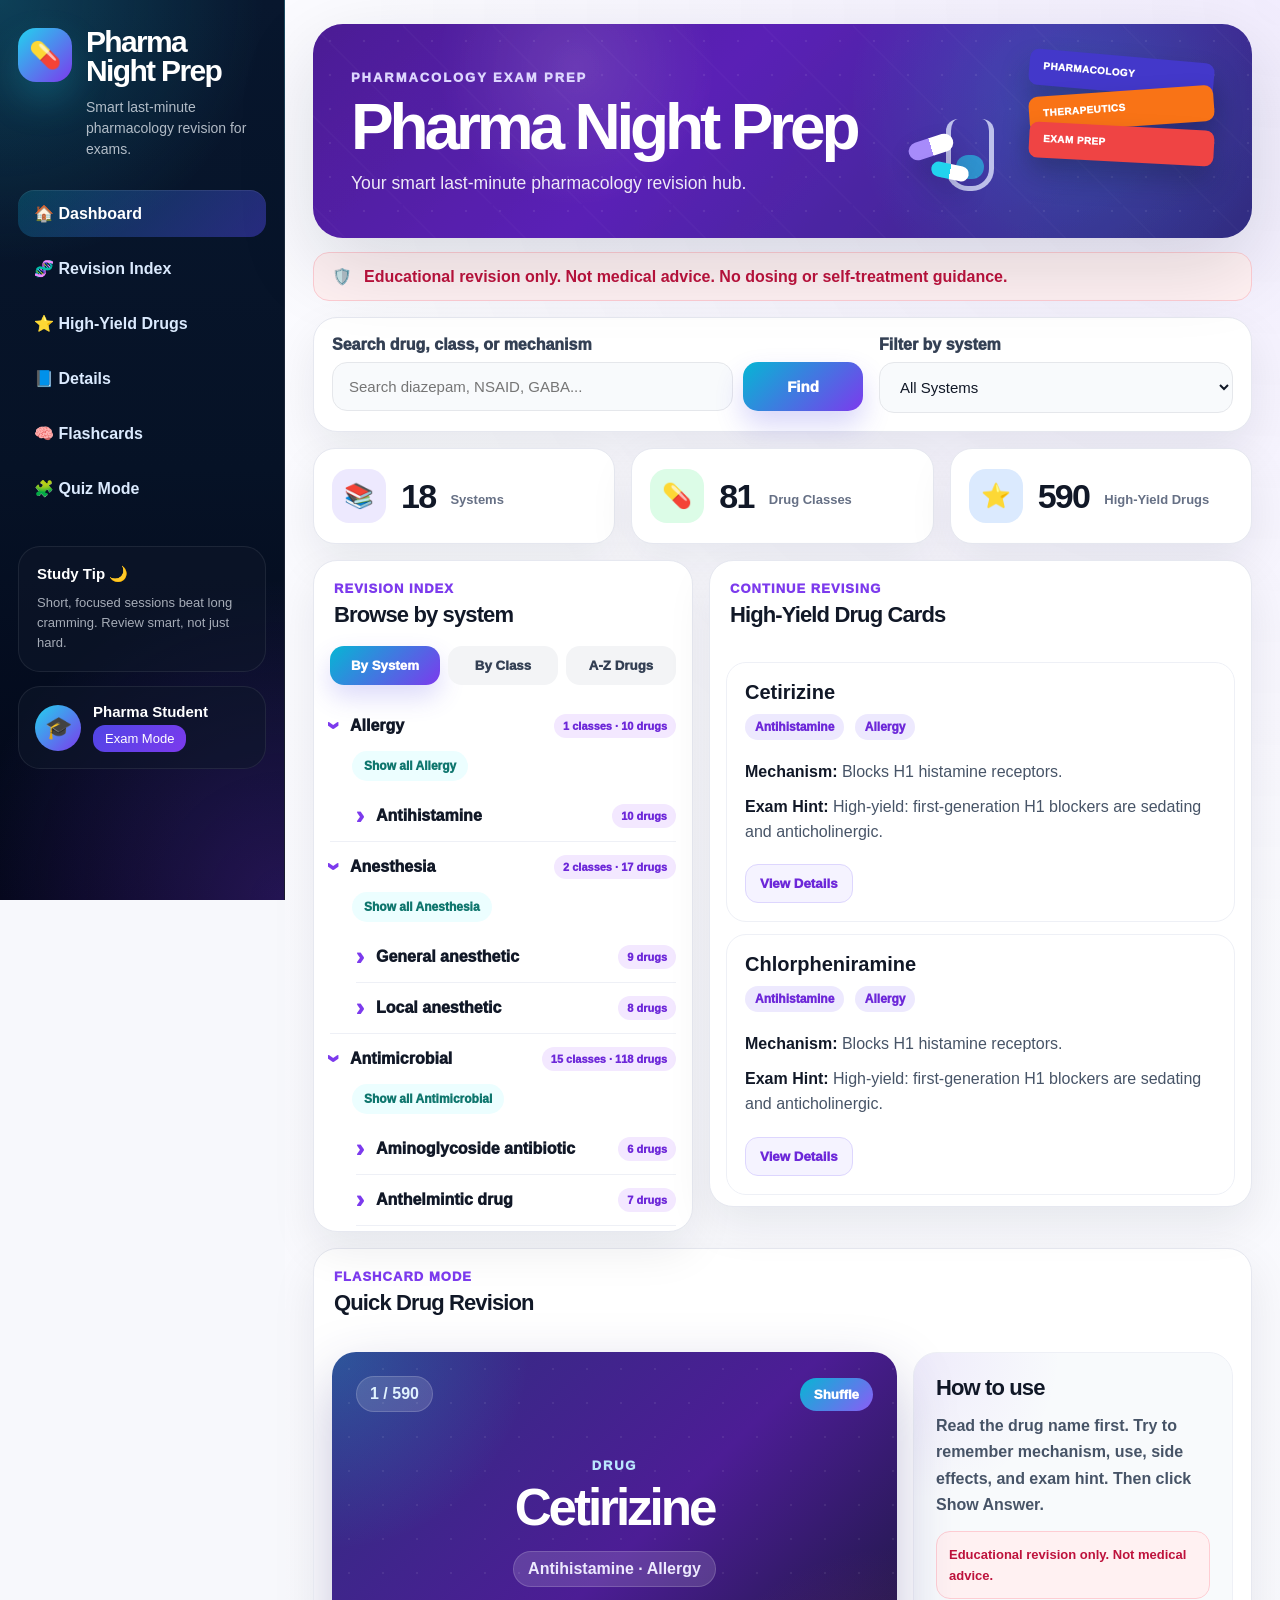
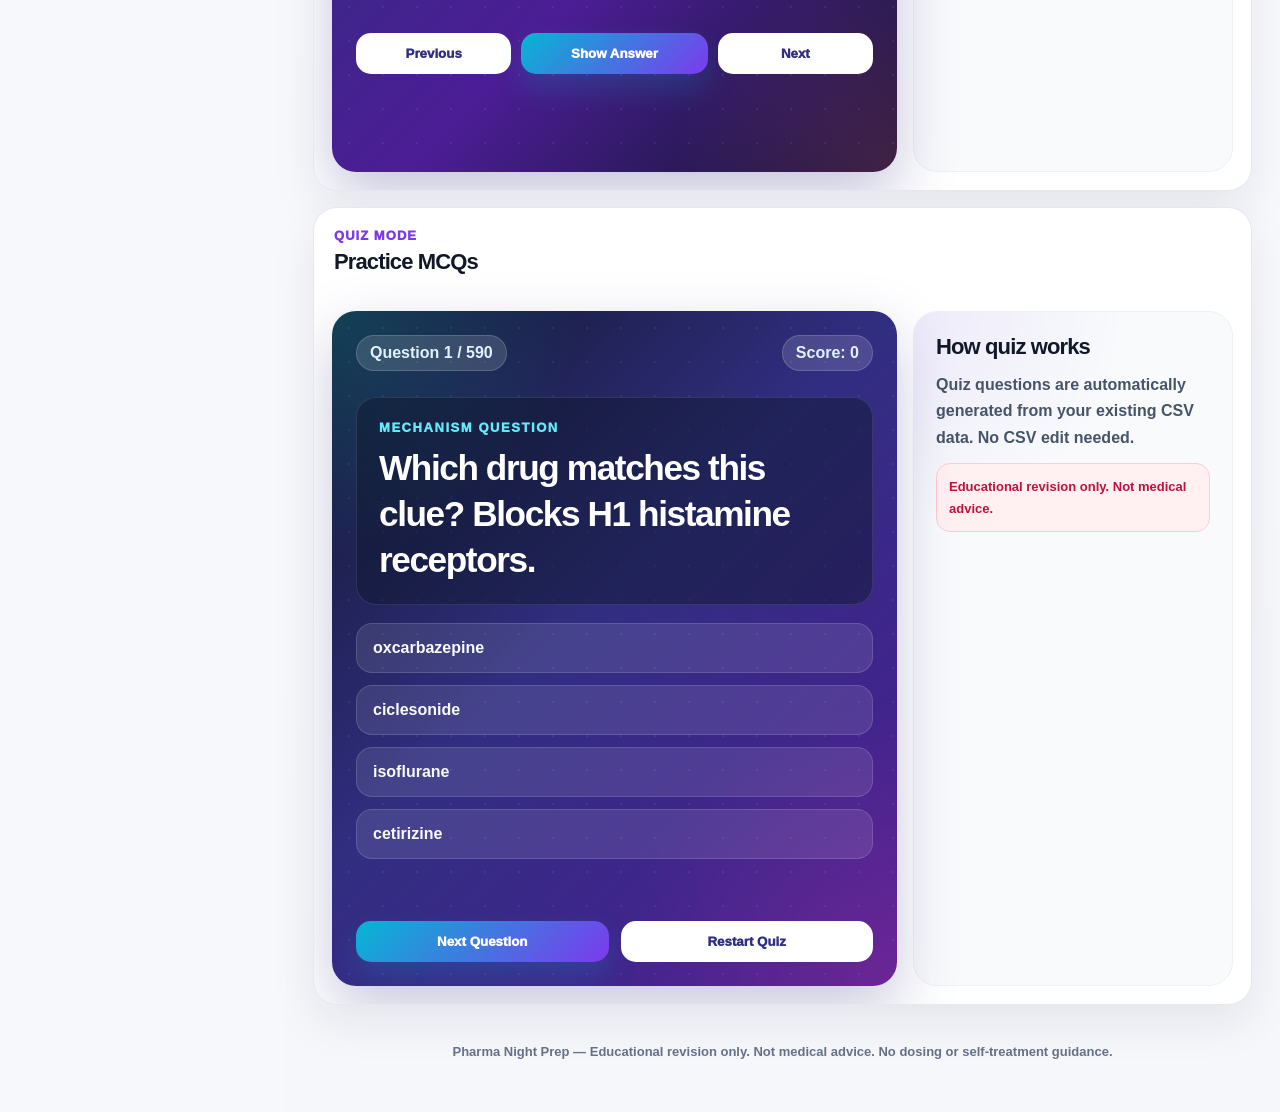
==== index.html @ 12ea0739 "Add files via upload" ====
<!DOCTYPE html>
<html lang="en">
<head>
  <meta charset="UTF-8" />
  <meta name="viewport" content="width=device-width, initial-scale=1.0" />

  <title>Pharma Night Prep</title>

  <link rel="stylesheet" href="style.css?v=100" />
  <link rel="manifest" href="manifest.json" />
  <meta name="theme-color" content="#4f46e5" />
</head>

<body>

  <div class="app-layout">

    <!-- LEFT SIDEBAR -->
    <aside class="sidebar">
      <div class="brand-box">
        <div class="brand-logo">💊</div>
        <div>
          <h1>Pharma<br>Night Prep</h1>
          <p>Smart last-minute pharmacology revision for exams.</p>
        </div>
      </div>

      <nav class="sidebar-nav">
        <a href="#top" class="nav-link active">🏠 Dashboard</a>
        <a href="#revisionIndex" class="nav-link">🧬 Revision Index</a>
        <a href="#drugCards" class="nav-link">⭐ High-Yield Drugs</a>
        <a href="#drugDetail" class="nav-link">📘 Details</a>
        <a href="#flashcardMode" class="nav-link">🧠 Flashcards</a>
        <a href="#quizMode" class="nav-link">🧩 Quiz Mode</a>


      </nav>

      <div class="side-tip">
        <h3>Study Tip 🌙</h3>
        <p>Short, focused sessions beat long cramming. Review smart, not just hard.</p>
      </div>

      <div class="student-box">
        <div class="student-avatar">🎓</div>
        <div>
          <h3>Pharma Student</h3>
          <p>Exam Mode</p>
        </div>
      </div>
    </aside>

    <!-- MAIN CONTENT -->
    <main class="main-content" id="top">

      <!-- HERO -->
      <section class="hero-dashboard">
        <div class="hero-text">
          <span class="hero-label">PHARMACOLOGY EXAM PREP</span>
          <h1>Pharma Night Prep</h1>
          <p>Your smart last-minute pharmacology revision hub.</p>
        </div>

        <div class="hero-visual">
          <div class="book book-one">PHARMACOLOGY</div>
          <div class="book book-two">THERAPEUTICS</div>
          <div class="book book-three">EXAM PREP</div>
          <div class="lab-flask"></div>
          <div class="floating-pill pill-a"></div>
          <div class="floating-pill pill-b"></div>
        </div>
      </section>

      <!-- DISCLAIMER -->
      <section class="safety-note">
        <span>🛡️</span>
        <p>Educational revision only. Not medical advice. No dosing or self-treatment guidance.</p>
      </section>

      <!-- SEARCH TOOLS -->
      <section class="tools">
        <div>
          <label>Search drug, class, or mechanism</label>
          <div class="search-row">
  <input type="text" id="searchInput" placeholder="Search diazepam, NSAID, GABA..." />
  <button id="searchButton" class="search-button" type="button">Find</button>
</div>
        </div>

        <div>
          <label>Filter by system</label>
          <select id="systemFilter">
            <option value="All">All Systems</option>
          </select>
        </div>
      </section>

      <!-- STATS -->
      <section class="stats">
        <div class="stat-card">
          <span>📚</span>
          <h3 id="totalSystems">0</h3>
          <p>Systems</p>
        </div>

        <div class="stat-card">
          <span>💊</span>
          <h3 id="totalClasses">0</h3>
          <p>Drug Classes</p>
        </div>

        <div class="stat-card">
          <span>⭐</span>
          <h3 id="totalDrugs">0</h3>
          <p>High-Yield Drugs</p>
        </div>
      </section>

      <!-- MAIN DASHBOARD GRID -->
      <section class="dashboard-grid">

        <!-- REVISION INDEX -->
        <section class="revision-panel" id="revisionIndex">
          <div class="panel-title">
            <div>
              <span>Revision Index</span>
              <h2>Browse by system</h2>
            </div>
          </div>

          <div class="index-tabs">
            <button class="index-tab active" type="button">By System</button>
            <button class="index-tab" type="button">By Class</button>
            <button class="index-tab" type="button">A-Z Drugs</button>
          </div>

          <div id="indexTree" class="index-tree">
            <p class="index-placeholder">Index will load after script update.</p>
          </div>
        </section>

        <!-- DRUG CARDS -->
        <section class="cards-panel" id="drugCards">
          <div class="panel-title">
            <div>
              <span>Continue Revising</span>
              <h2>High-Yield Drug Cards</h2>
            </div>
          </div>

          <div id="drugGrid" class="drug-grid"></div>
        </section>

        <!-- DRUG DETAIL -->
        <section id="drugDetail" class="drug-detail hidden">
          <h2 id="detailName"></h2>

          <div class="detail-box">
            <p><strong>Drug Class:</strong> <span id="detailClass"></span></p>
            <p><strong>System:</strong> <span id="detailSystem"></span></p>
            <p><strong>Mechanism:</strong> <span id="detailMechanism"></span></p>
            <p><strong>Exam Use:</strong> <span id="detailUse"></span></p>
            <p><strong>Side Effects:</strong> <span id="detailSideEffects"></span></p>
            <p><strong>Exam Hint:</strong> <span id="detailHint"></span></p>
            <p><strong>Related Drugs:</strong> <span id="detailRelated"></span></p>
          </div>
        </section>

      </section>
            <!-- FLASHCARD MODE -->
      <section id="flashcardMode" class="flashcard-panel">
        <div class="panel-title">
          <div>
            <span>Flashcard Mode</span>
            <h2>Quick Drug Revision</h2>
          </div>
        </div>

        <div class="flashcard-layout">
          <div class="flashcard-card">
            <div class="flashcard-top">
              <span id="flashcardCounter">0 / 0</span>
              <button id="flashcardShuffleBtn" type="button">Shuffle</button>
            </div>

            <div class="flashcard-question">
              <p>Drug</p>
              <h3 id="flashcardFront">Flashcards will load here</h3>
              <span id="flashcardClass">Drug class</span>
            </div>

            <div id="flashcardAnswer" class="flashcard-answer hidden">
              <div>
                <h4>Mechanism</h4>
                <p id="flashcardMechanism">Mechanism will appear here.</p>
              </div>

              <div>
                <h4>Exam Use</h4>
                <p id="flashcardUse">Exam use will appear here.</p>
              </div>

              <div>
                <h4>Side Effects</h4>
                <p id="flashcardSideEffects">Side effects will appear here.</p>
              </div>

              <div>
                <h4>Exam Hint</h4>
                <p id="flashcardHint">Exam hint will appear here.</p>
              </div>
            </div>

            <div class="flashcard-actions">
              <button id="flashcardPrevBtn" type="button">Previous</button>
              <button id="flashcardFlipBtn" type="button">Show Answer</button>
              <button id="flashcardNextBtn" type="button">Next</button>
            </div>
          </div>

          <div class="flashcard-note">
            <h3>How to use</h3>
            <p>Read the drug name first. Try to remember mechanism, use, side effects, and exam hint. Then click Show Answer.</p>
            <p class="mini-warning">Educational revision only. Not medical advice.</p>
          </div>
        </div>
      </section>


      <!-- QUIZ MODE -->
      <section id="quizMode" class="quiz-panel">
        <div class="panel-title">
          <div>
            <span>Quiz Mode</span>
            <h2>Practice MCQs</h2>
          </div>
        </div>

        <div class="quiz-layout">
          <div class="quiz-card">
            <div class="quiz-top">
              <span id="quizCounter">Question 0 / 0</span>
              <span id="quizScore">Score: 0</span>
            </div>

            <div class="quiz-question-box">
              <p id="quizQuestionType">Mechanism Question</p>
              <h3 id="quizQuestion">Quiz will load here</h3>
            </div>

            <div id="quizOptions" class="quiz-options">
              <button type="button">Option A</button>
              <button type="button">Option B</button>
              <button type="button">Option C</button>
              <button type="button">Option D</button>
            </div>

            <p id="quizFeedback" class="quiz-feedback"></p>

            <div class="quiz-actions">
              <button id="quizNextBtn" type="button">Next Question</button>
              <button id="quizRestartBtn" type="button">Restart Quiz</button>
            </div>
          </div>

          <div class="quiz-note">
            <h3>How quiz works</h3>
            <p>Quiz questions are automatically generated from your existing CSV data. No CSV edit needed.</p>
            <p class="mini-warning">Educational revision only. Not medical advice.</p>
          </div>
        </div>
      </section>


      <footer>
        <p>Pharma Night Prep — Educational revision only. Not medical advice. No dosing or self-treatment guidance.</p>
      </footer>

    </main>

  </div>

  <script src="script.js?v=100"></script>

  <script>
    if ("serviceWorker" in navigator) {
      window.addEventListener("load", function() {
        navigator.serviceWorker.register("service-worker.js?v=100");
      });
    }
  </script>

</body>
</html>
---- style.css ----
* {
  box-sizing: border-box;
}

:root {
  --navy: #061226;
  --navy-soft: #0b1730;
  --purple: #6d28d9;
  --purple-dark: #4c1d95;
  --indigo: #4f46e5;
  --cyan: #06b6d4;
  --teal: #14b8a6;
  --green: #22c55e;
  --orange: #f59e0b;
  --pink: #ec4899;
  --red: #ef4444;

  --text: #111827;
  --muted: #667085;
  --soft-bg: #f6f7fb;
  --white: #ffffff;
  --border: #e6e8f0;

  --shadow: 0 18px 45px rgba(15, 23, 42, 0.08);
  --shadow-strong: 0 28px 80px rgba(15, 23, 42, 0.14);
}

html {
  scroll-behavior: smooth;
}

body {
  margin: 0;
  font-family: Inter, Arial, sans-serif;
  background: #f7f8fc;
  color: var(--text);
  overflow-x: hidden;
}

button,
input,
select {
  font-family: inherit;
}

button {
  cursor: pointer;
}

.app-layout {
  display: grid;
  grid-template-columns: 285px 1fr;
  min-height: 100vh;
}

/* LEFT SIDEBAR */

.sidebar {
  position: sticky;
  top: 0;
  height: 100vh;
  padding: 28px 18px;
  color: white;
  overflow-y: auto;
  background:
    radial-gradient(circle at top left, rgba(34, 211, 238, 0.22), transparent 28%),
    radial-gradient(circle at bottom right, rgba(124, 58, 237, 0.28), transparent 34%),
    linear-gradient(180deg, #08172e 0%, #061226 52%, #020617 100%);
  border-right: 1px solid rgba(255, 255, 255, 0.08);
}

.brand-box {
  display: flex;
  align-items: flex-start;
  gap: 14px;
  margin-bottom: 30px;
}

.brand-logo {
  width: 54px;
  height: 54px;
  display: grid;
  place-items: center;
  flex-shrink: 0;
  border-radius: 18px;
  font-size: 26px;
  background: linear-gradient(135deg, #22d3ee, #7c3aed);
  box-shadow: 0 18px 38px rgba(34, 211, 238, 0.22);
}

.brand-box h1 {
  margin: 0;
  font-size: 30px;
  line-height: 0.95;
  letter-spacing: -0.055em;
}

.brand-box p {
  margin: 12px 0 0;
  color: rgba(226, 232, 240, 0.78);
  line-height: 1.5;
  font-size: 14px;
}

.sidebar-nav {
  display: grid;
  gap: 8px;
}

.nav-link {
  display: flex;
  align-items: center;
  gap: 12px;
  text-decoration: none;
  padding: 14px 16px;
  border-radius: 16px;
  color: #dbeafe;
  font-weight: 850;
  transition: 0.22s ease;
}

.nav-link:hover,
.nav-link.active {
  color: white;
  background: linear-gradient(135deg, rgba(6, 182, 212, 0.22), rgba(79, 70, 229, 0.46));
  box-shadow: inset 0 1px 0 rgba(255, 255, 255, 0.08);
}

.side-tip {
  margin-top: 34px;
  padding: 18px;
  border-radius: 22px;
  background: rgba(15, 23, 42, 0.58);
  border: 1px solid rgba(255, 255, 255, 0.08);
}

.side-tip h3 {
  margin: 0 0 10px;
  font-size: 15px;
}

.side-tip p {
  margin: 0;
  color: rgba(226, 232, 240, 0.72);
  line-height: 1.55;
  font-size: 13px;
}

.student-box {
  margin-top: 14px;
  display: flex;
  align-items: center;
  gap: 12px;
  padding: 16px;
  border-radius: 22px;
  background: rgba(15, 23, 42, 0.58);
  border: 1px solid rgba(255, 255, 255, 0.08);
}

.student-avatar {
  width: 46px;
  height: 46px;
  display: grid;
  place-items: center;
  border-radius: 50%;
  background: linear-gradient(135deg, #22d3ee, #7c3aed);
  font-size: 22px;
}

.student-box h3 {
  margin: 0 0 5px;
  font-size: 15px;
}

.student-box p {
  display: inline-block;
  margin: 0;
  padding: 6px 12px;
  border-radius: 12px;
  color: white;
  font-size: 13px;
  background: linear-gradient(135deg, #4f46e5, #7c3aed);
}

/* MAIN CONTENT */

.main-content {
  min-width: 0;
  padding: 24px 28px 34px;
  background:
    radial-gradient(circle at top right, rgba(124, 58, 237, 0.07), transparent 32%),
    linear-gradient(180deg, #fbfbff 0%, #f6f7fb 100%);
}

/* HERO */

.hero-dashboard {
  position: relative;
  overflow: hidden;
  min-height: 190px;
  display: flex;
  align-items: center;
  justify-content: space-between;
  padding: 32px 38px;
  border-radius: 30px;
  color: white;
  background:
    radial-gradient(circle at 80% 35%, rgba(34, 211, 238, 0.22), transparent 28%),
    radial-gradient(circle at 28% 20%, rgba(255, 255, 255, 0.12), transparent 20%),
    linear-gradient(135deg, #4c1d95 0%, #5b21b6 40%, #312e81 100%);
  box-shadow: var(--shadow-strong);
}

.hero-dashboard::before {
  content: "";
  position: absolute;
  inset: 0;
  opacity: 0.16;
  background-image:
    radial-gradient(circle, rgba(255, 255, 255, 0.45) 1px, transparent 1.6px),
    linear-gradient(45deg, transparent 48%, rgba(255, 255, 255, 0.16) 49%, transparent 50%);
  background-size: 34px 34px, 90px 90px;
}

.hero-text {
  position: relative;
  z-index: 2;
}

.hero-label {
  display: inline-block;
  margin-bottom: 10px;
  color: #ddd6fe;
  font-size: 13px;
  font-weight: 950;
  letter-spacing: 0.15em;
}

.hero-text h1 {
  margin: 0;
  font-size: clamp(2.4rem, 5vw, 4.5rem);
  line-height: 1;
  letter-spacing: -0.065em;
}

.hero-text p {
  margin: 14px 0 0;
  color: rgba(255, 255, 255, 0.90);
  font-size: 1.1rem;
}

/* HERO VISUAL */

.hero-visual {
  position: relative;
  z-index: 2;
  width: 330px;
  height: 150px;
}

.book {
  position: absolute;
  right: 0;
  width: 185px;
  height: 36px;
  padding: 11px 14px;
  border-radius: 9px;
  color: white;
  font-size: 10px;
  font-weight: 950;
  letter-spacing: 0.04em;
  box-shadow: 0 16px 28px rgba(15, 23, 42, 0.28);
}

.book-one {
  top: 0;
  background: #4338ca;
  transform: rotate(5deg);
}

.book-two {
  top: 35px;
  background: #f97316;
  transform: rotate(-4deg);
}

.book-three {
  top: 70px;
  background: #ef4444;
  transform: rotate(3deg);
}

.lab-flask {
  position: absolute;
  right: 220px;
  bottom: 15px;
  width: 48px;
  height: 72px;
  border: 5px solid rgba(224, 231, 255, 0.78);
  border-top: none;
  border-radius: 12px 12px 22px 22px;
}

.lab-flask::after {
  content: "";
  position: absolute;
  left: 5px;
  right: 5px;
  bottom: 7px;
  height: 24px;
  border-radius: 12px;
  background: rgba(34, 211, 238, 0.58);
}

.floating-pill {
  position: absolute;
  border-radius: 999px;
  box-shadow: 0 12px 24px rgba(15, 23, 42, 0.22);
}

.pill-a {
  width: 46px;
  height: 18px;
  right: 260px;
  top: 82px;
  background: linear-gradient(90deg, #a78bfa 50%, white 50%);
  transform: rotate(-18deg);
}

.pill-b {
  width: 38px;
  height: 15px;
  right: 245px;
  top: 108px;
  background: linear-gradient(90deg, #22d3ee 50%, white 50%);
  transform: rotate(12deg);
}

/* SAFETY NOTE */

.safety-note {
  margin: 14px 0 16px;
  display: flex;
  align-items: center;
  gap: 12px;
  padding: 14px 18px;
  border-radius: 16px;
  color: #be123c;
  background: #fff1f2;
  border: 1px solid #fecdd3;
  font-weight: 850;
}

.safety-note p {
  margin: 0;
}

/* SEARCH TOOLS */

.tools {
  display: grid;
  grid-template-columns: 1.2fr 0.8fr;
  gap: 16px;
  padding: 18px;
  border-radius: 24px;
  background: white;
  border: 1px solid var(--border);
  box-shadow: var(--shadow);
}

.tools label {
  display: block;
  margin-bottom: 8px;
  color: #344054;
  font-weight: 950;
}

input,
select {
  width: 100%;
  padding: 15px 16px;
  border-radius: 15px;
  border: 1px solid #e5e7eb;
  background: #f8fafc;
  color: #111827;
  font-size: 15px;
  outline: none;
}

input:focus,
select:focus {
  border-color: #8b5cf6;
  box-shadow: 0 0 0 4px rgba(139, 92, 246, 0.12);
}

/* STATS */

.stats {
  display: grid;
  grid-template-columns: repeat(3, 1fr);
  gap: 16px;
  margin: 16px 0;
}

.stat-card {
  display: flex;
  align-items: center;
  gap: 15px;
  min-height: 96px;
  padding: 18px;
  border-radius: 22px;
  background: white;
  border: 1px solid var(--border);
  box-shadow: var(--shadow);
}

.stat-card span {
  width: 54px;
  height: 54px;
  display: grid;
  place-items: center;
  border-radius: 17px;
  font-size: 24px;
  background: #ede9fe;
}

.stat-card:nth-child(2) span {
  background: #dcfce7;
}

.stat-card:nth-child(3) span {
  background: #dbeafe;
}

.stat-card h3 {
  margin: 0;
  font-size: 34px;
  line-height: 1;
  letter-spacing: -0.05em;
}

.stat-card p {
  margin: 6px 0 0;
  color: var(--muted);
  font-size: 13px;
  font-weight: 850;
}

/* DASHBOARD GRID */

.dashboard-grid {
  display: grid;
  grid-template-columns: 380px minmax(360px, 1fr);
  gap: 16px;
  align-items: start;
}

.revision-panel,
.cards-panel,
.drug-detail {
  overflow: hidden;
  border-radius: 24px;
  background: white;
  border: 1px solid var(--border);
  box-shadow: var(--shadow);
}

.panel-title {
  padding: 18px 20px;
  display: flex;
  align-items: center;
  justify-content: space-between;
}

.panel-title span {
  color: #7c3aed;
  font-size: 13px;
  font-weight: 950;
  text-transform: uppercase;
  letter-spacing: 0.08em;
}

.panel-title h2 {
  margin: 5px 0 0;
  font-size: 22px;
  letter-spacing: -0.04em;
}

/* INDEX PANEL */

.index-tabs {
  display: flex;
  gap: 8px;
  padding: 0 16px 16px;
}

.index-tab {
  flex: 1;
  border: none;
  padding: 12px 10px;
  border-radius: 14px;
  color: #344054;
  background: #f3f4f6;
  font-weight: 950;
}

.index-tab.active {
  color: white;
  background: linear-gradient(135deg, #06b6d4, #7c3aed);
  box-shadow: 0 12px 26px rgba(79, 70, 229, 0.20);
}

.index-tree {
  padding: 0 16px 18px;
  max-height: 530px;
  overflow-y: auto;
}

.index-placeholder {
  margin: 0;
  padding: 18px;
  border-radius: 16px;
  color: #667085;
  background: #f8fafc;
  font-weight: 800;
}

/* DRUG CARDS */

.drug-grid {
  display: grid;
  grid-template-columns: 1fr;
  gap: 12px;
  padding: 16px;
  max-height: 560px;
  overflow-y: auto;
}

.drug-card {
  padding: 18px;
  border-radius: 20px;
  background: white;
  border: 1px solid #eef0f6;
  transition: 0.22s ease;
}

.drug-card:hover {
  transform: translateY(-2px);
  border-color: #c4b5fd;
  background: #faf5ff;
}

.drug-card h3 {
  margin: 0 0 10px;
  color: #111827;
  font-size: 20px;
  text-transform: capitalize;
}

.tag {
  display: inline-flex;
  margin: 0 6px 10px 0;
  padding: 6px 10px;
  border-radius: 999px;
  color: #6d28d9;
  background: #ede9fe;
  font-size: 12px;
  font-weight: 950;
}

.drug-card p {
  margin: 10px 0;
  color: #475467;
  line-height: 1.55;
}

.drug-card strong {
  color: #111827;
}

.drug-card button {
  margin-top: 10px;
  border: 1px solid #ddd6fe;
  background: #f5f3ff;
  color: #6d28d9;
  padding: 11px 14px;
  border-radius: 13px;
  font-weight: 950;
}

/* DETAIL */

.drug-detail {
  grid-column: 1 / -1;
  padding: 24px;
}

.drug-detail h2 {
  margin: 0 0 16px;
  font-size: 28px;
  text-transform: capitalize;
}

.detail-box {
  display: grid;
  gap: 10px;
}

.detail-box p {
  margin: 0;
  padding: 14px;
  border-radius: 16px;
  color: #475467;
  background: #f8fafc;
  border: 1px solid #eef0f6;
  line-height: 1.65;
}

.detail-box strong {
  color: #4f46e5;
}

.hidden {
  display: none;
}

/* FOOTER */

footer {
  text-align: center;
  padding: 26px 10px 6px;
  color: var(--muted);
  font-size: 13px;
  font-weight: 750;
}

/* SCROLLBAR */

::-webkit-scrollbar {
  width: 10px;
}

::-webkit-scrollbar-track {
  background: #eef2ff;
}

::-webkit-scrollbar-thumb {
  background: linear-gradient(180deg, #06b6d4, #7c3aed);
  border-radius: 999px;
}

/* RESPONSIVE */

@media (max-width: 1100px) {
  .app-layout {
    grid-template-columns: 1fr;
  }

  .sidebar {
    position: relative;
    height: auto;
  }

  .sidebar-nav {
    grid-template-columns: repeat(2, 1fr);
  }

  .hero-dashboard {
    align-items: flex-start;
    flex-direction: column;
  }

  .hero-visual {
    display: none;
  }

  .dashboard-grid {
    grid-template-columns: 1fr;
  }

  .tools,
  .stats {
    grid-template-columns: 1fr;
  }
}

@media (max-width: 700px) {
  .main-content {
    padding: 14px;
  }

  .hero-dashboard {
    padding: 24px;
    border-radius: 22px;
  }

  .hero-text h1 {
    font-size: 2.5rem;
  }

  .sidebar-nav {
    grid-template-columns: 1fr;
  }

  .brand-box h1 {
    font-size: 26px;
  }
}

/* ACTIVE TREE INDEX STYLE */

.tree-system,
.tree-class {
  border-bottom: 1px solid #eef0f6;
}

.tree-system:last-child,
.tree-class:last-child {
  border-bottom: none;
}

.tree-system summary,
.tree-class summary {
  list-style: none;
  cursor: pointer;
  display: flex;
  align-items: center;
  justify-content: space-between;
  gap: 12px;
  padding: 13px 0;
  font-weight: 950;
  color: #111827;
}

.tree-system summary::-webkit-details-marker,
.tree-class summary::-webkit-details-marker {
  display: none;
}

.tree-system summary::before,
.tree-class summary::before {
  content: "›";
  color: #7c3aed;
  font-size: 24px;
  line-height: 1;
  transition: transform 0.2s ease;
}

.tree-system[open] > summary::before,
.tree-class[open] > summary::before {
  transform: rotate(90deg);
}

.tree-system summary span,
.tree-class summary span {
  flex: 1;
}

.tree-system summary small,
.tree-class summary small {
  color: #6d28d9;
  background: #f3e8ff;
  padding: 6px 9px;
  border-radius: 999px;
  font-size: 11px;
  font-weight: 950;
  white-space: nowrap;
}

.tree-children {
  padding-left: 18px;
}

.tree-filter {
  border: none;
  margin: 0 0 10px 22px;
  padding: 8px 12px;
  border-radius: 999px;
  background: #ecfeff;
  color: #0f766e;
  font-size: 12px;
  font-weight: 950;
}

.tree-filter:hover {
  background: #ccfbf1;
}

.tree-class {
  margin-left: 8px;
}

.tree-drug-list {
  display: grid;
  gap: 5px;
  padding: 0 0 12px 20px;
}

.tree-drug {
  border: none;
  background: transparent;
  color: #475467;
  text-align: left;
  padding: 7px 9px;
  border-radius: 10px;
  font-weight: 800;
}

.tree-drug:hover {
  color: #4f46e5;
  background: #eef2ff;
}

.no-results {
  padding: 18px;
  border-radius: 16px;
  background: #fff7ed;
  color: #9a3412;
  font-weight: 900;
}

.search-row {
  display: grid;
  grid-template-columns: 1fr 120px;
  gap: 10px;
}

.search-button {
  border: none;
  border-radius: 15px;
  color: white;
  font-size: 15px;
  font-weight: 950;
  background: linear-gradient(135deg, #06b6d4, #7c3aed);
  box-shadow: 0 14px 28px rgba(79, 70, 229, 0.22);
}

.search-button:hover {
  transform: translateY(-1px);
}

@media (max-width: 700px) {
  .search-row {
    grid-template-columns: 1fr;
  }

  .search-button {
    padding: 14px;
  }
}

/* FLASHCARD MODE */

.flashcard-panel {
  margin-top: 16px;
  overflow: hidden;
  border-radius: 24px;
  background: white;
  border: 1px solid var(--border);
  box-shadow: var(--shadow);
}

.flashcard-layout {
  display: grid;
  grid-template-columns: minmax(360px, 1fr) 320px;
  gap: 16px;
  padding: 18px;
}

.flashcard-card {
  position: relative;
  overflow: hidden;
  min-height: 420px;
  padding: 24px;
  border-radius: 24px;
  color: white;
  background:
    radial-gradient(circle at top left, rgba(34, 211, 238, 0.24), transparent 28%),
    radial-gradient(circle at bottom right, rgba(236, 72, 153, 0.22), transparent 32%),
    linear-gradient(135deg, #312e81, #4c1d95 50%, #0f172a);
  box-shadow: 0 24px 60px rgba(49, 46, 129, 0.28);
}

.flashcard-card::before {
  content: "";
  position: absolute;
  inset: 0;
  opacity: 0.14;
  background-image:
    radial-gradient(circle, rgba(255, 255, 255, 0.5) 1px, transparent 1.6px);
  background-size: 34px 34px;
  pointer-events: none;
}

.flashcard-top,
.flashcard-question,
.flashcard-answer,
.flashcard-actions {
  position: relative;
  z-index: 1;
}

.flashcard-top {
  display: flex;
  align-items: center;
  justify-content: space-between;
  margin-bottom: 26px;
}

.flashcard-top span {
  display: inline-flex;
  padding: 8px 13px;
  border-radius: 999px;
  color: #e0f2fe;
  background: rgba(255, 255, 255, 0.14);
  border: 1px solid rgba(255, 255, 255, 0.16);
  font-weight: 900;
}

#flashcardShuffleBtn {
  border: none;
  padding: 9px 14px;
  border-radius: 999px;
  color: white;
  background: linear-gradient(135deg, #06b6d4, #8b5cf6);
  font-weight: 950;
}

.flashcard-question {
  text-align: center;
  padding: 20px 10px 24px;
}

.flashcard-question p {
  margin: 0 0 8px;
  color: #bae6fd;
  font-size: 13px;
  font-weight: 950;
  letter-spacing: 0.14em;
  text-transform: uppercase;
}

.flashcard-question h3 {
  margin: 0;
  font-size: clamp(2rem, 4vw, 3.2rem);
  line-height: 1.05;
  letter-spacing: -0.06em;
  text-transform: capitalize;
}

.flashcard-question span {
  display: inline-flex;
  margin-top: 16px;
  padding: 8px 14px;
  border-radius: 999px;
  color: #ede9fe;
  background: rgba(255, 255, 255, 0.14);
  border: 1px solid rgba(255, 255, 255, 0.16);
  font-weight: 900;
}

.flashcard-answer {
  display: grid;
  gap: 10px;
  margin-top: 18px;
}

.flashcard-answer div {
  padding: 14px;
  border-radius: 16px;
  color: #e5e7eb;
  background: rgba(15, 23, 42, 0.46);
  border: 1px solid rgba(255, 255, 255, 0.10);
}

.flashcard-answer h4 {
  margin: 0 0 7px;
  color: #67e8f9;
  font-size: 13px;
  font-weight: 950;
  text-transform: uppercase;
  letter-spacing: 0.08em;
}

.flashcard-answer p {
  margin: 0;
  line-height: 1.55;
  color: #f8fafc;
}

.flashcard-actions {
  display: grid;
  grid-template-columns: 1fr 1.2fr 1fr;
  gap: 10px;
  margin-top: 22px;
}

.flashcard-actions button {
  border: none;
  padding: 13px 14px;
  border-radius: 15px;
  font-weight: 950;
}

#flashcardPrevBtn,
#flashcardNextBtn {
  color: #312e81;
  background: white;
}

#flashcardFlipBtn {
  color: white;
  background: linear-gradient(135deg, #06b6d4, #7c3aed);
  box-shadow: 0 14px 30px rgba(6, 182, 212, 0.20);
}

.flashcard-note {
  padding: 22px;
  border-radius: 24px;
  background:
    radial-gradient(circle at top left, rgba(124, 58, 237, 0.08), transparent 28%),
    #f8fafc;
  border: 1px solid #eef0f6;
}

.flashcard-note h3 {
  margin: 0 0 12px;
  font-size: 22px;
  letter-spacing: -0.04em;
}

.flashcard-note p {
  margin: 0 0 12px;
  color: #475467;
  line-height: 1.65;
  font-weight: 700;
}

.mini-warning {
  padding: 12px;
  border-radius: 14px;
  color: #be123c !important;
  background: #fff1f2;
  border: 1px solid #fecdd3;
  font-size: 13px;
  font-weight: 900 !important;
}

@media (max-width: 900px) {
  .flashcard-layout {
    grid-template-columns: 1fr;
  }

  .flashcard-actions {
    grid-template-columns: 1fr;
  }
}

.flashcard-answer.hidden {
  display: none !important;
}

/* QUIZ MODE */

.quiz-panel {
  margin-top: 16px;
  overflow: hidden;
  border-radius: 24px;
  background: white;
  border: 1px solid var(--border);
  box-shadow: var(--shadow);
}

.quiz-layout {
  display: grid;
  grid-template-columns: minmax(360px, 1fr) 320px;
  gap: 16px;
  padding: 18px;
}

.quiz-card {
  position: relative;
  overflow: hidden;
  min-height: 420px;
  padding: 24px;
  border-radius: 24px;
  color: white;
  background:
    radial-gradient(circle at top left, rgba(34, 211, 238, 0.22), transparent 28%),
    radial-gradient(circle at bottom right, rgba(236, 72, 153, 0.20), transparent 32%),
    linear-gradient(135deg, #0f172a, #312e81 45%, #4c1d95);
  box-shadow: 0 24px 60px rgba(49, 46, 129, 0.26);
}

.quiz-card::before {
  content: "";
  position: absolute;
  inset: 0;
  opacity: 0.13;
  background-image:
    radial-gradient(circle, rgba(255, 255, 255, 0.5) 1px, transparent 1.6px);
  background-size: 34px 34px;
  pointer-events: none;
}

.quiz-top,
.quiz-question-box,
.quiz-options,
.quiz-feedback,
.quiz-actions {
  position: relative;
  z-index: 1;
}

.quiz-top {
  display: flex;
  align-items: center;
  justify-content: space-between;
  margin-bottom: 26px;
}

.quiz-top span {
  display: inline-flex;
  padding: 8px 13px;
  border-radius: 999px;
  color: #e0f2fe;
  background: rgba(255, 255, 255, 0.14);
  border: 1px solid rgba(255, 255, 255, 0.16);
  font-weight: 900;
}

.quiz-question-box {
  padding: 22px;
  border-radius: 20px;
  background: rgba(15, 23, 42, 0.45);
  border: 1px solid rgba(255, 255, 255, 0.10);
}

.quiz-question-box p {
  margin: 0 0 10px;
  color: #67e8f9;
  font-size: 13px;
  font-weight: 950;
  letter-spacing: 0.12em;
  text-transform: uppercase;
}

.quiz-question-box h3 {
  margin: 0;
  font-size: clamp(1.35rem, 3vw, 2.2rem);
  line-height: 1.3;
  letter-spacing: -0.04em;
}

.quiz-options {
  display: grid;
  gap: 12px;
  margin-top: 18px;
}

.quiz-options button {
  width: 100%;
  border: 1px solid rgba(255, 255, 255, 0.14);
  padding: 15px 16px;
  border-radius: 16px;
  color: #f8fafc;
  background: rgba(255, 255, 255, 0.10);
  font-size: 1rem;
  font-weight: 900;
  text-align: left;
  transition: 0.2s ease;
}

.quiz-options button:hover {
  transform: translateY(-1px);
  background: rgba(255, 255, 255, 0.18);
}

.quiz-options button.correct {
  color: #064e3b;
  background: #bbf7d0;
  border-color: #86efac;
}

.quiz-options button.wrong {
  color: #7f1d1d;
  background: #fecaca;
  border-color: #fca5a5;
}

.quiz-options button.disabled {
  pointer-events: none;
}

.quiz-feedback {
  min-height: 28px;
  margin: 16px 0 0;
  font-size: 1rem;
  font-weight: 950;
}

.quiz-feedback.correct-text {
  color: #86efac;
}

.quiz-feedback.wrong-text {
  color: #fecaca;
}

.quiz-actions {
  display: grid;
  grid-template-columns: 1fr 1fr;
  gap: 12px;
  margin-top: 18px;
}

.quiz-actions button {
  border: none;
  padding: 13px 14px;
  border-radius: 15px;
  font-weight: 950;
}

#quizNextBtn {
  color: white;
  background: linear-gradient(135deg, #06b6d4, #7c3aed);
  box-shadow: 0 14px 30px rgba(6, 182, 212, 0.20);
}

#quizRestartBtn {
  color: #312e81;
  background: white;
}

.quiz-note {
  padding: 22px;
  border-radius: 24px;
  background:
    radial-gradient(circle at top left, rgba(124, 58, 237, 0.08), transparent 28%),
    #f8fafc;
  border: 1px solid #eef0f6;
}

.quiz-note h3 {
  margin: 0 0 12px;
  font-size: 22px;
  letter-spacing: -0.04em;
}

.quiz-note p {
  margin: 0 0 12px;
  color: #475467;
  line-height: 1.65;
  font-weight: 700;
}

@media (max-width: 900px) {
  .quiz-layout {
    grid-template-columns: 1fr;
  }

  .quiz-actions {
    grid-template-columns: 1fr;
  }
}
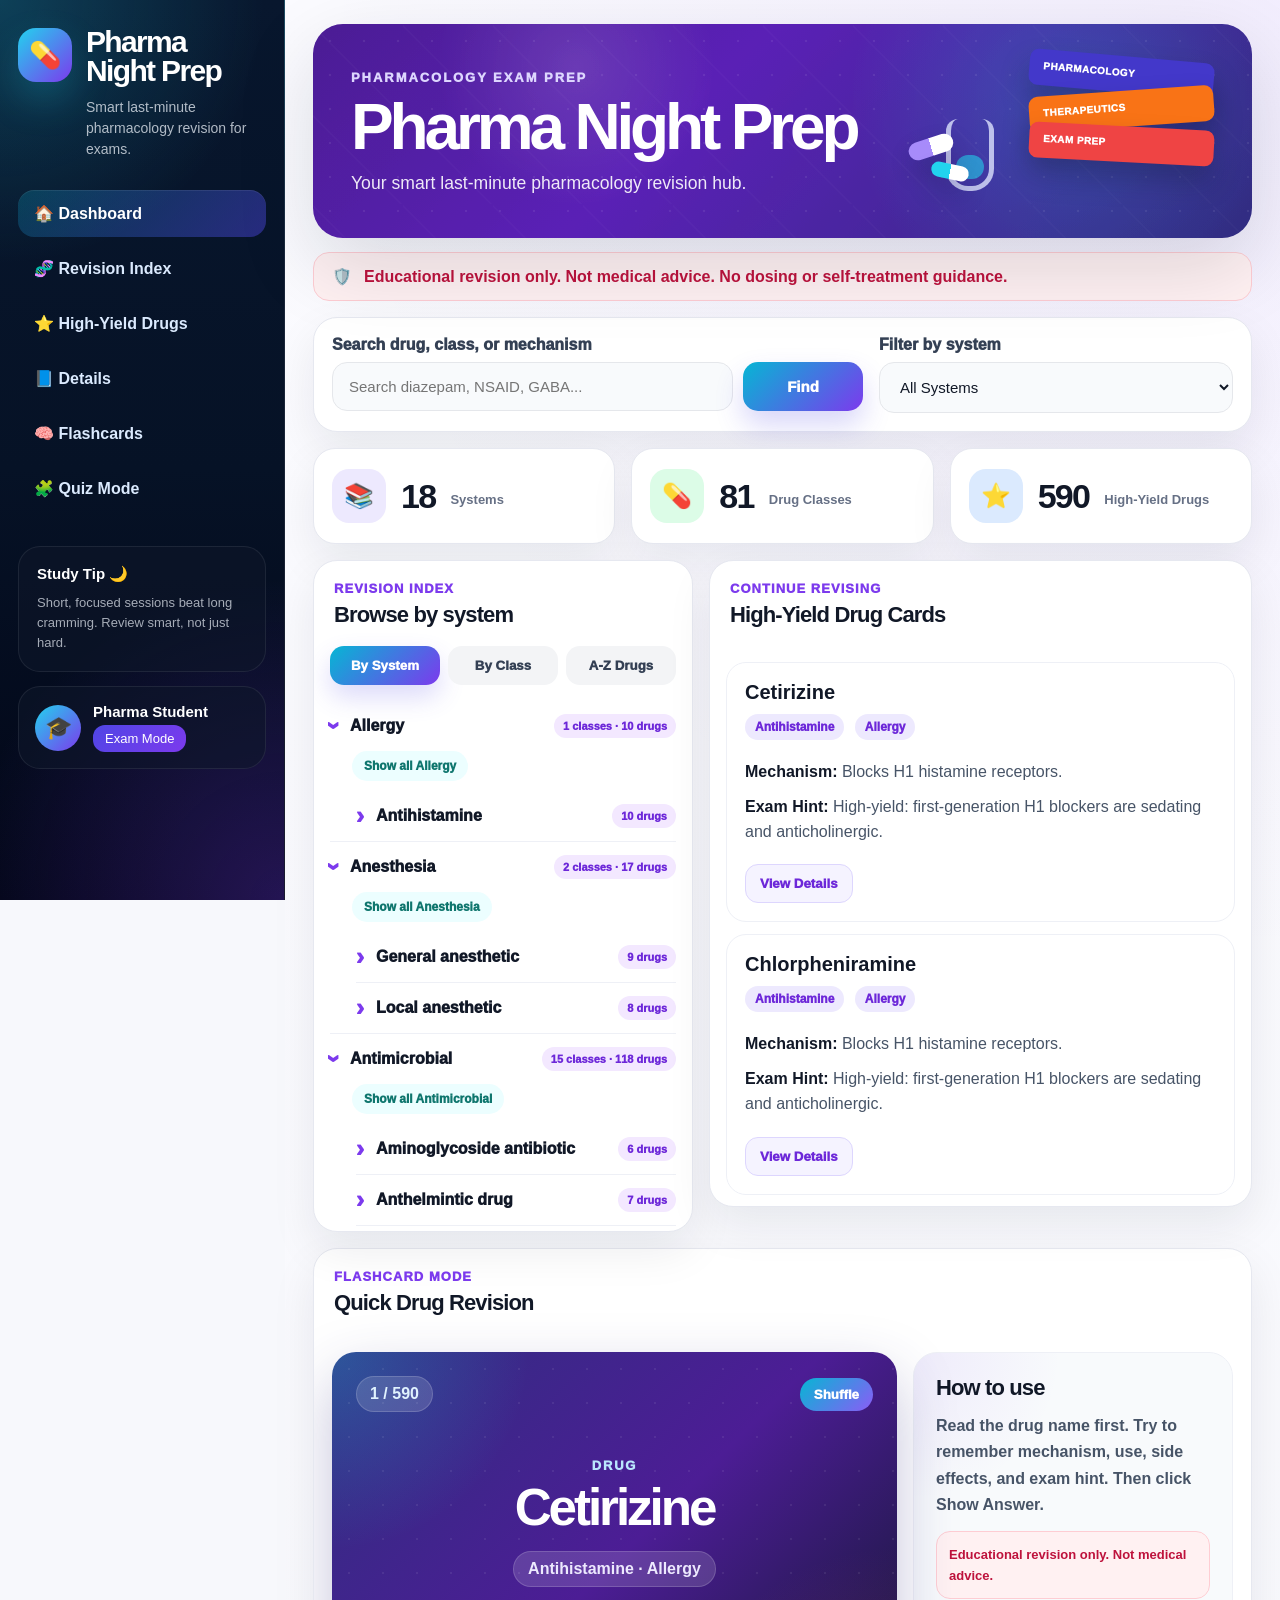
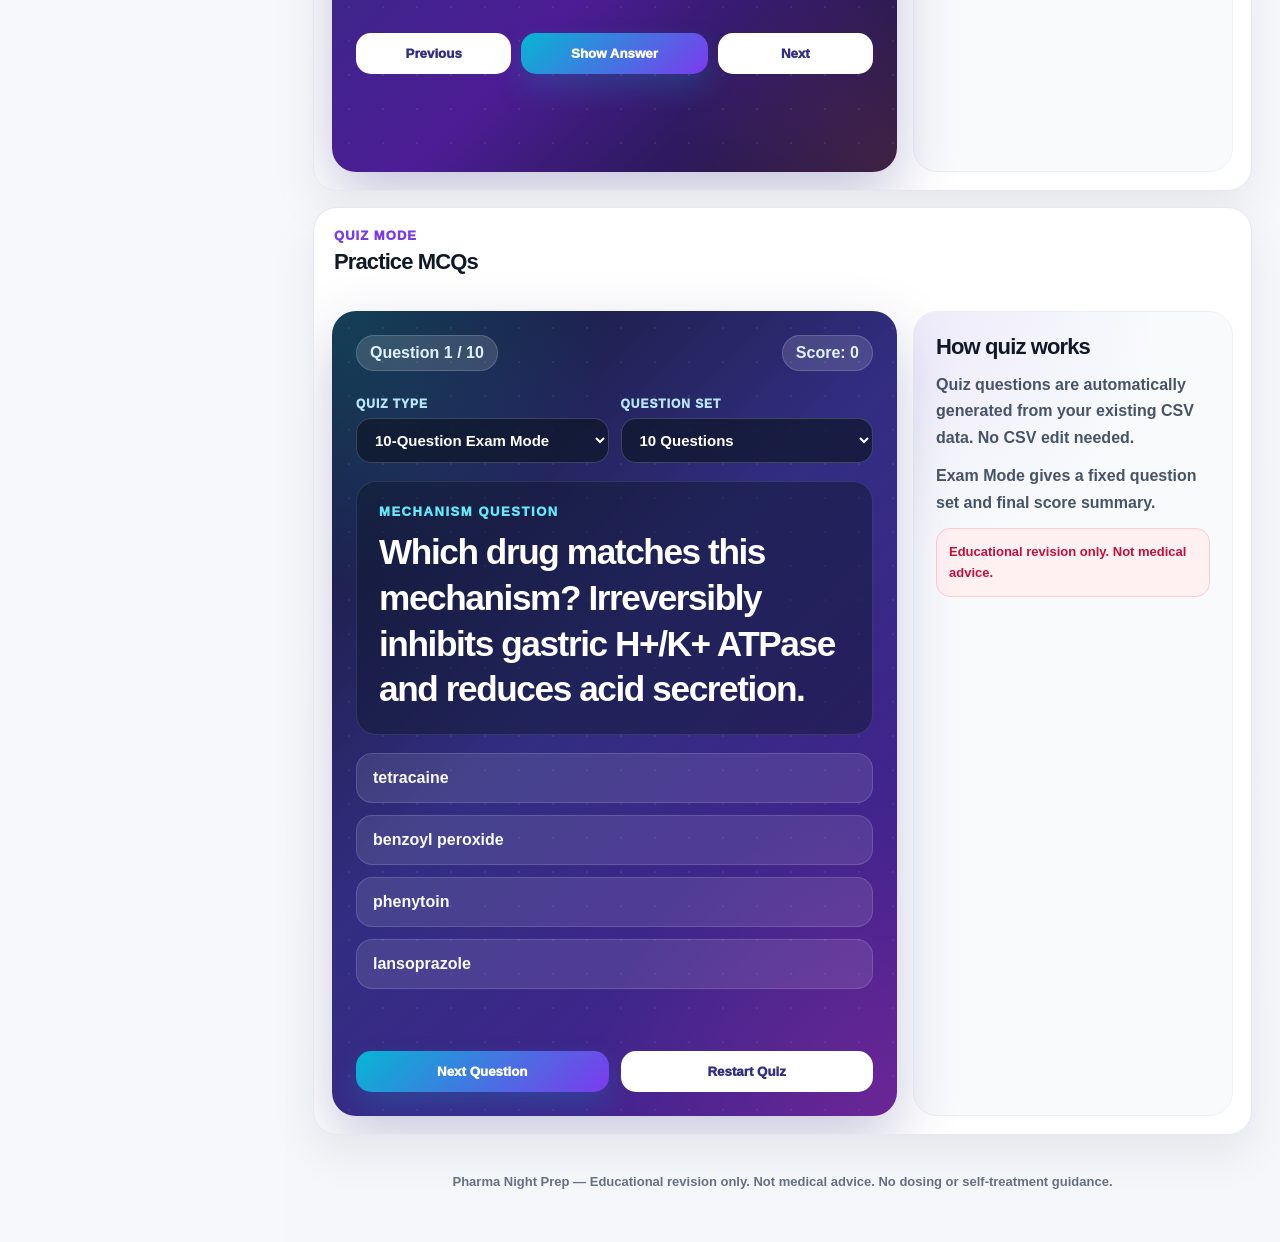
==== commit cbb316a6: "Add files via upload" ====
--- a/index.html
+++ b/index.html
@@ -6,7 +6,7 @@
 
   <title>Pharma Night Prep</title>
 
-  <link rel="stylesheet" href="style.css?v=100" />
+  <link rel="stylesheet" href="style.css?v=110" />
   <link rel="manifest" href="manifest.json" />
   <meta name="theme-color" content="#4f46e5" />
 </head>
@@ -227,6 +227,7 @@
       </section>
 
 
+      
       <!-- QUIZ MODE -->
       <section id="quizMode" class="quiz-panel">
         <div class="panel-title">
@@ -243,6 +244,25 @@
               <span id="quizScore">Score: 0</span>
             </div>
 
+            <div class="quiz-mode-row">
+              <div>
+                <label>Quiz Type</label>
+                <select id="quizModeSelect">
+                  <option value="exam10">10-Question Exam Mode</option>
+                  <option value="practice">Practice Mode</option>
+                </select>
+              </div>
+
+              <div>
+                <label>Question Set</label>
+                <select id="quizLimitSelect">
+                  <option value="10">10 Questions</option>
+                  <option value="20">20 Questions</option>
+                  <option value="all">All Filtered Drugs</option>
+                </select>
+              </div>
+            </div>
+
             <div class="quiz-question-box">
               <p id="quizQuestionType">Mechanism Question</p>
               <h3 id="quizQuestion">Quiz will load here</h3>
@@ -257,6 +277,17 @@
 
             <p id="quizFeedback" class="quiz-feedback"></p>
 
+            <div id="quizResult" class="quiz-result hidden">
+              <h3 id="quizResultTitle">Quiz Finished 🎉</h3>
+              <p id="quizResultScore">Score: 0 / 10</p>
+              <p id="quizResultMessage">Keep revising.</p>
+
+              <div>
+                <h4>Weak topics to review</h4>
+                <ul id="quizWeakTopics"></ul>
+              </div>
+            </div>
+
             <div class="quiz-actions">
               <button id="quizNextBtn" type="button">Next Question</button>
               <button id="quizRestartBtn" type="button">Restart Quiz</button>
@@ -266,6 +297,7 @@
           <div class="quiz-note">
             <h3>How quiz works</h3>
             <p>Quiz questions are automatically generated from your existing CSV data. No CSV edit needed.</p>
+            <p>Exam Mode gives a fixed question set and final score summary.</p>
             <p class="mini-warning">Educational revision only. Not medical advice.</p>
           </div>
         </div>
@@ -280,12 +312,12 @@
 
   </div>
 
-  <script src="script.js?v=100"></script>
+  <script src="script.js?v=110"></script>
 
   <script>
     if ("serviceWorker" in navigator) {
       window.addEventListener("load", function() {
-        navigator.serviceWorker.register("service-worker.js?v=100");
+        navigator.serviceWorker.register("service-worker.js?v=110");
       });
     }
   </script>
--- a/style.css
+++ b/style.css
@@ -1262,4 +1262,94 @@
   .quiz-actions {
     grid-template-columns: 1fr;
   }
+}
+
+
+/* QUIZ EXAM MODE EXTRA STYLE */
+
+.quiz-mode-row {
+  position: relative;
+  z-index: 1;
+  display: grid;
+  grid-template-columns: 1fr 1fr;
+  gap: 12px;
+  margin-bottom: 18px;
+}
+
+.quiz-mode-row div {
+  display: grid;
+  gap: 7px;
+}
+
+.quiz-mode-row label {
+  color: #bae6fd;
+  font-size: 12px;
+  font-weight: 950;
+  letter-spacing: 0.08em;
+  text-transform: uppercase;
+}
+
+.quiz-mode-row select {
+  width: 100%;
+  border: 1px solid rgba(255, 255, 255, 0.18);
+  outline: none;
+  padding: 12px 14px;
+  border-radius: 15px;
+  color: white;
+  background: rgba(15, 23, 42, 0.72);
+  font-weight: 900;
+}
+
+.quiz-result {
+  position: relative;
+  z-index: 1;
+  margin-top: 18px;
+  padding: 20px;
+  border-radius: 20px;
+  color: #0f172a;
+  background: #f8fafc;
+  border: 1px solid rgba(255, 255, 255, 0.35);
+}
+
+.quiz-result.hidden {
+  display: none !important;
+}
+
+.quiz-result h3 {
+  margin: 0 0 10px;
+  font-size: 26px;
+  letter-spacing: -0.05em;
+}
+
+.quiz-result p {
+  margin: 0 0 10px;
+  color: #334155;
+  font-weight: 900;
+  line-height: 1.5;
+}
+
+.quiz-result h4 {
+  margin: 14px 0 8px;
+  color: #4c1d95;
+  font-size: 15px;
+  font-weight: 950;
+  text-transform: uppercase;
+  letter-spacing: 0.06em;
+}
+
+.quiz-result ul {
+  margin: 0;
+  padding-left: 20px;
+  color: #475569;
+  font-weight: 800;
+}
+
+.quiz-result li {
+  margin-bottom: 6px;
+}
+
+@media (max-width: 700px) {
+  .quiz-mode-row {
+    grid-template-columns: 1fr;
+  }
 }
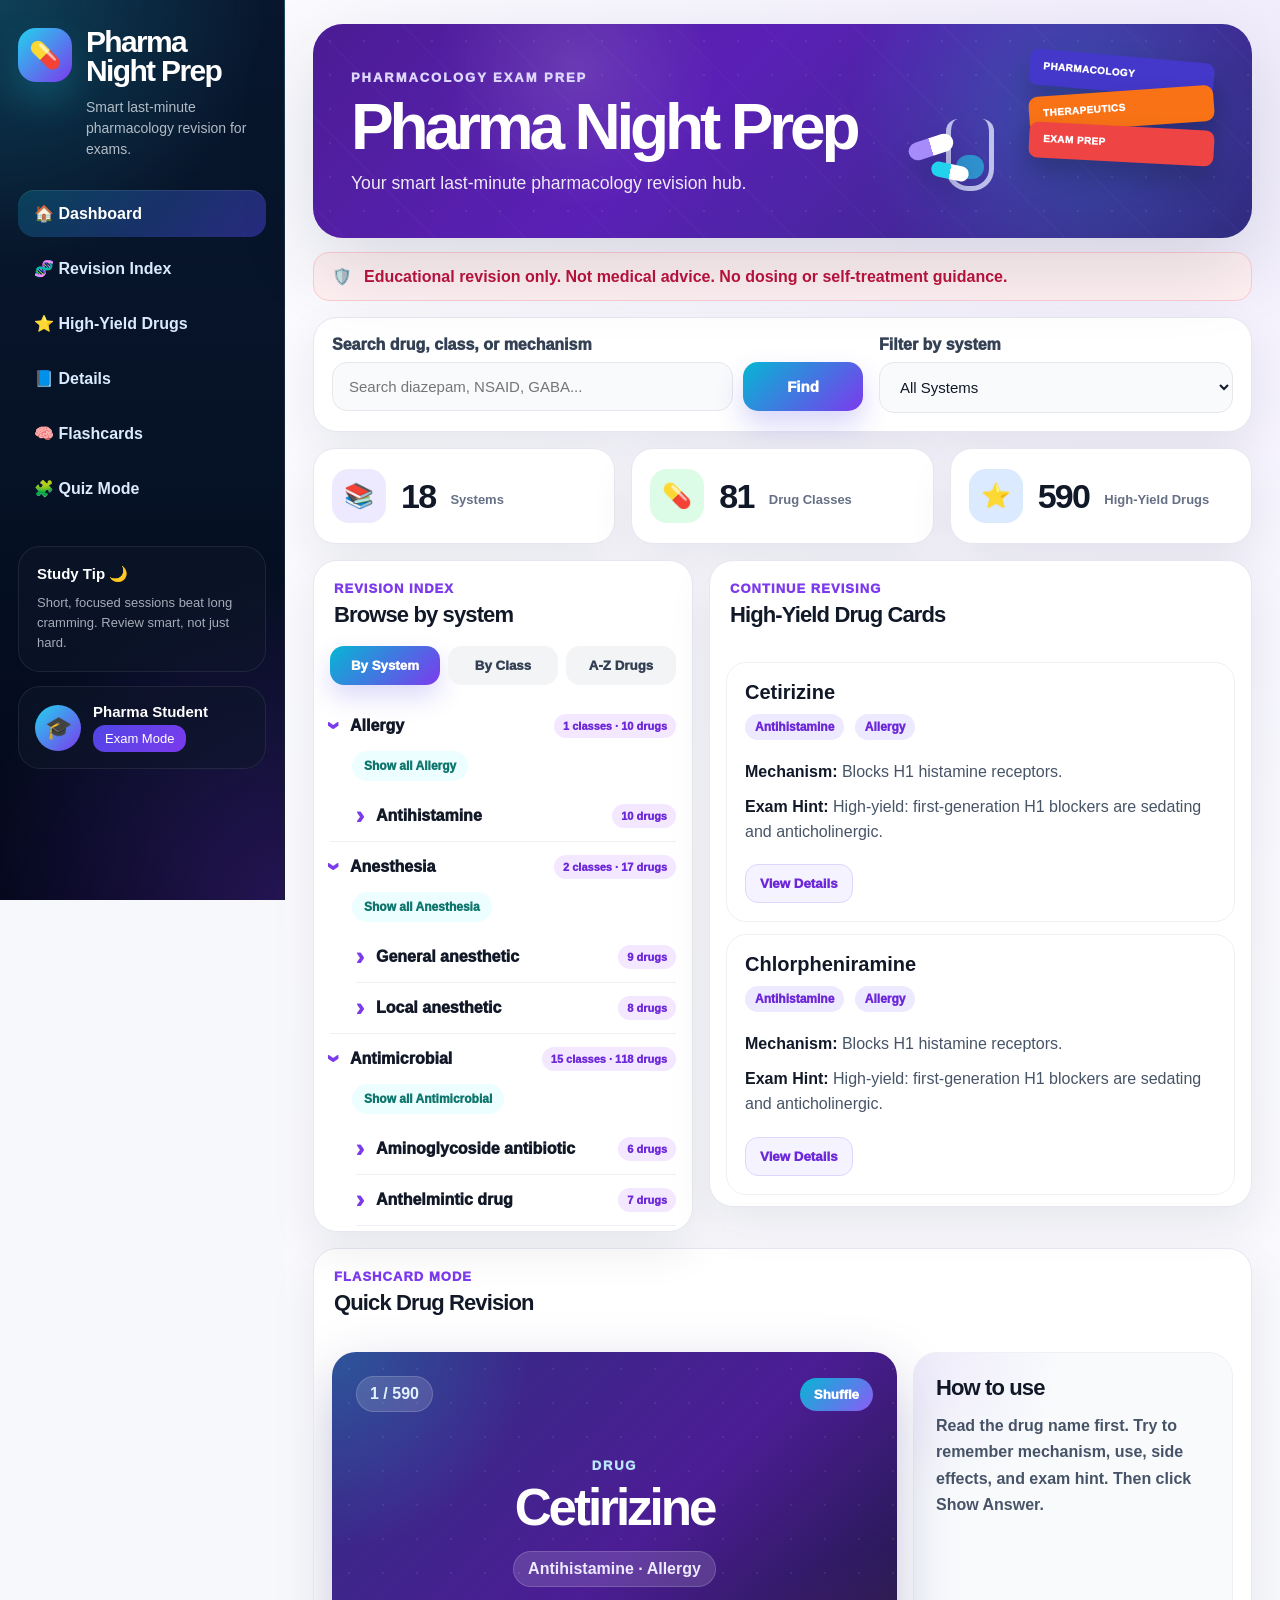
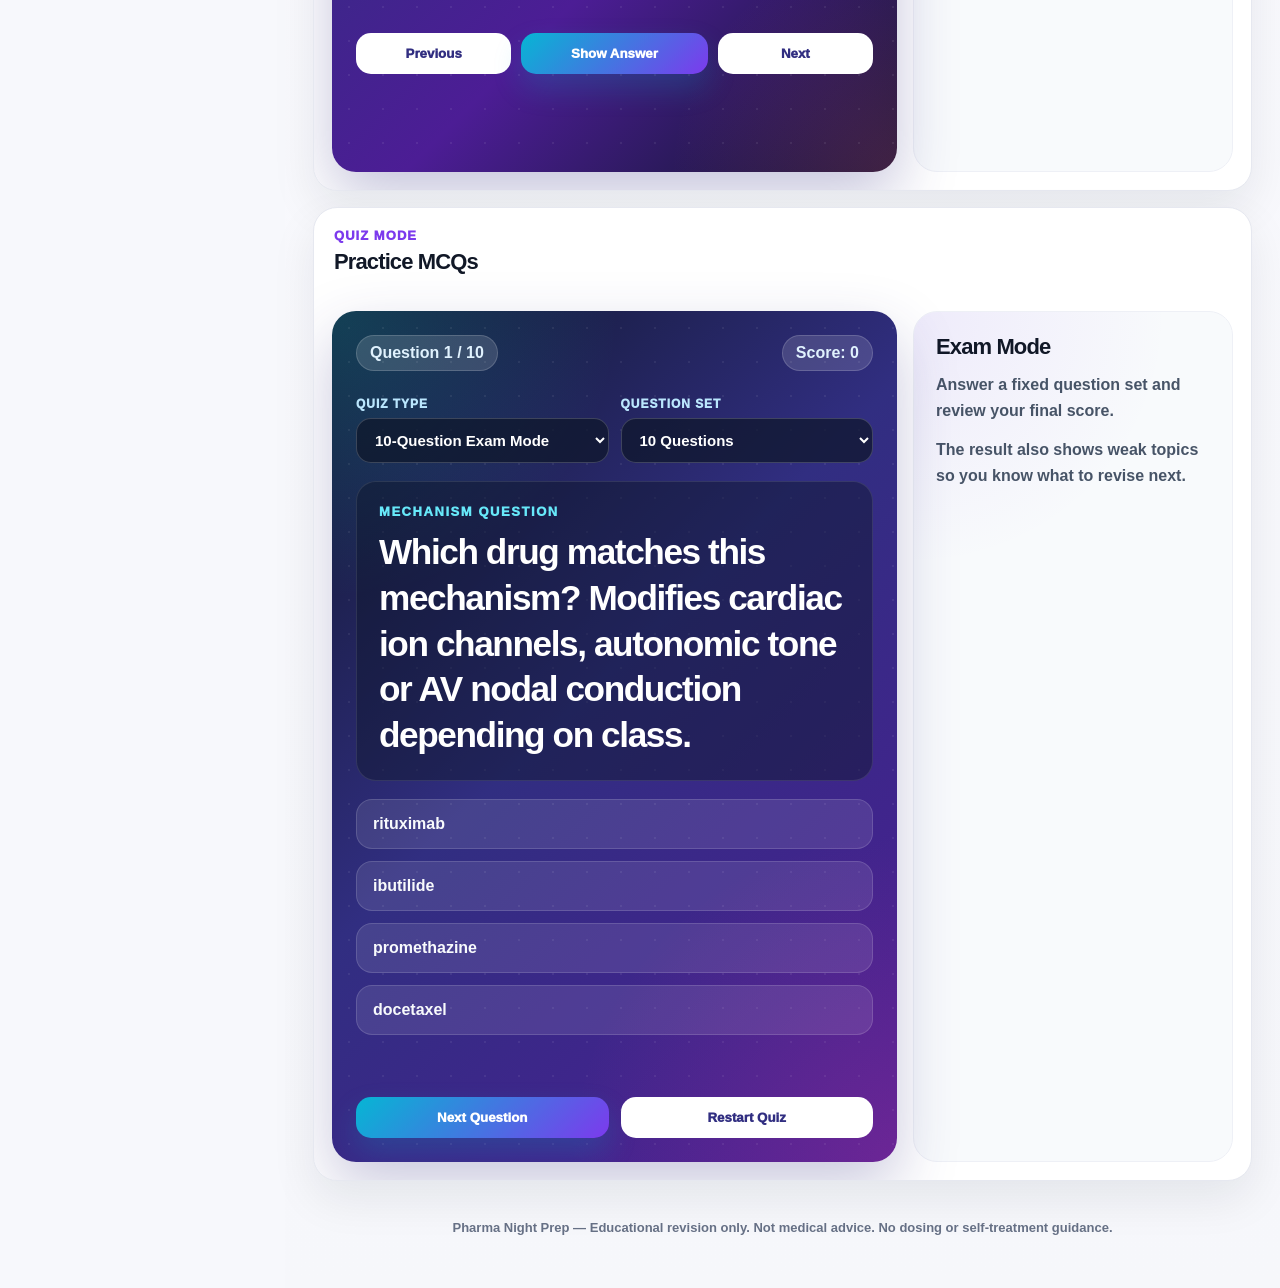
==== commit 00c4f35c: "Add files via upload" ====
--- a/index.html
+++ b/index.html
@@ -218,10 +218,9 @@
             </div>
           </div>
 
-          <div class="flashcard-note">
+                    <div class="flashcard-note">
             <h3>How to use</h3>
             <p>Read the drug name first. Try to remember mechanism, use, side effects, and exam hint. Then click Show Answer.</p>
-            <p class="mini-warning">Educational revision only. Not medical advice.</p>
           </div>
         </div>
       </section>
@@ -294,11 +293,10 @@
             </div>
           </div>
 
-          <div class="quiz-note">
-            <h3>How quiz works</h3>
-            <p>Quiz questions are automatically generated from your existing CSV data. No CSV edit needed.</p>
-            <p>Exam Mode gives a fixed question set and final score summary.</p>
-            <p class="mini-warning">Educational revision only. Not medical advice.</p>
+                    <div class="quiz-note">
+            <h3>Exam Mode</h3>
+            <p>Answer a fixed question set and review your final score.</p>
+            <p>The result also shows weak topics so you know what to revise next.</p>
           </div>
         </div>
       </section>
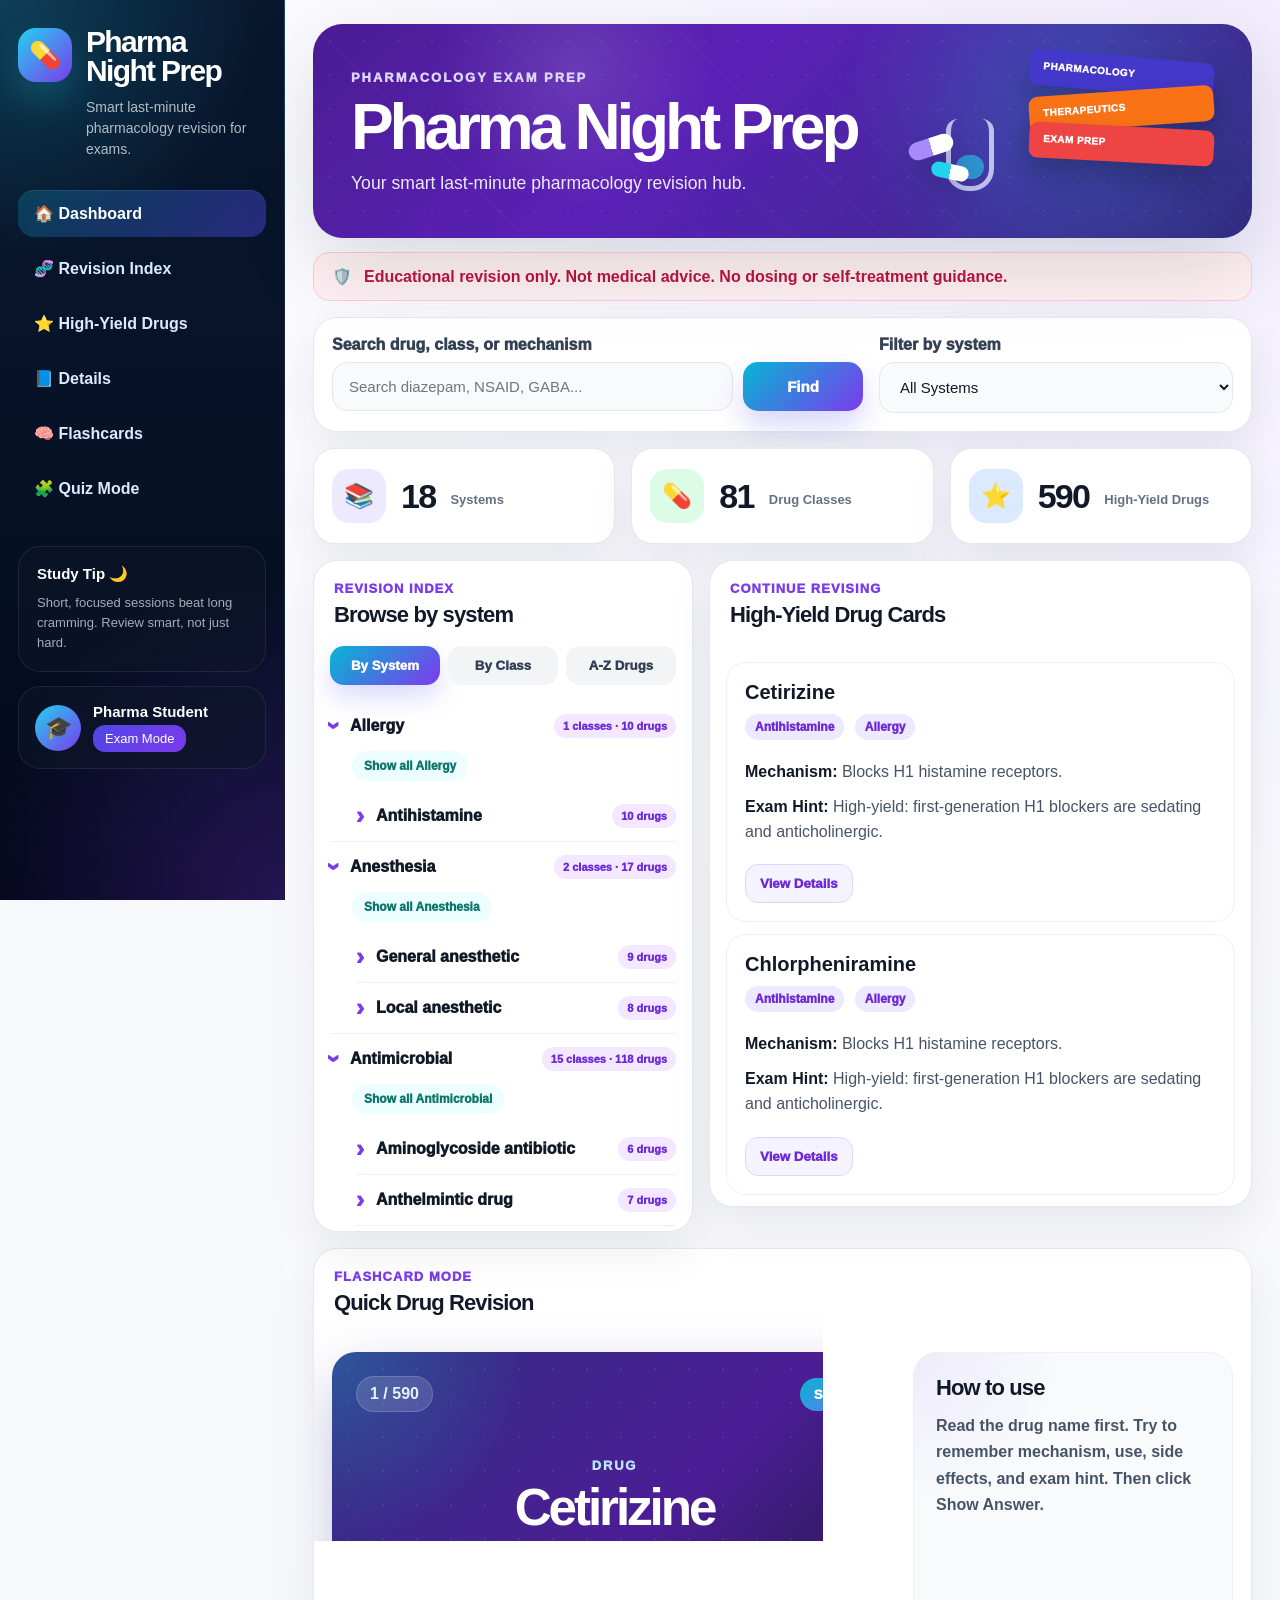
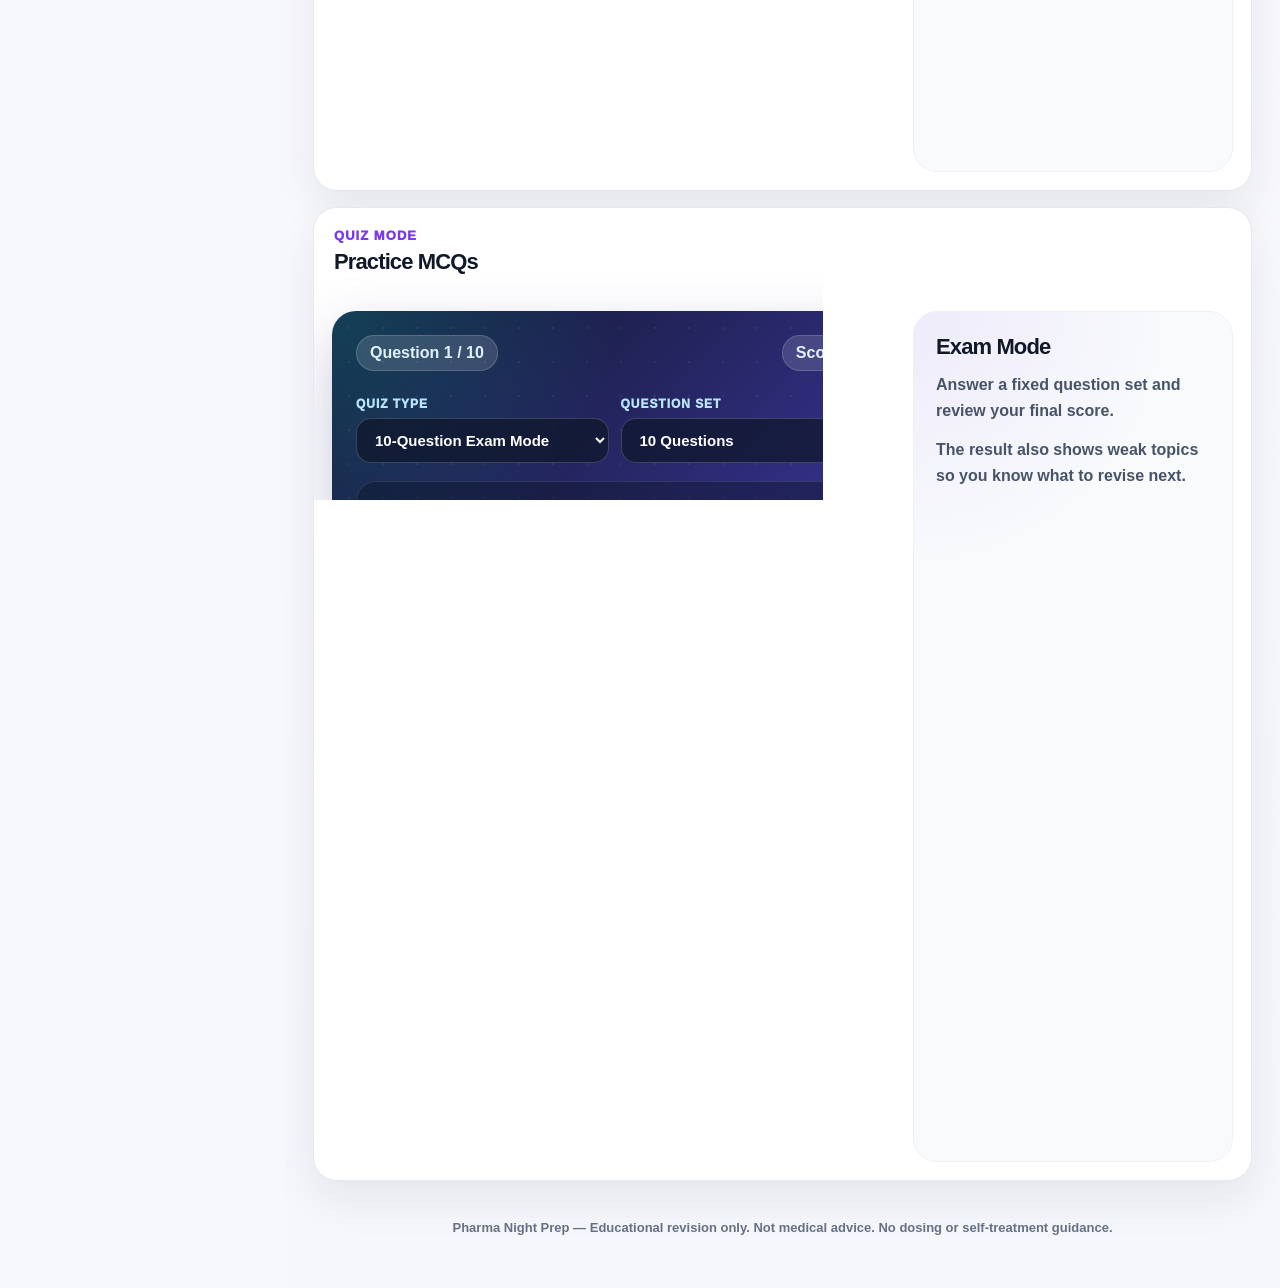
==== commit 3d1c6b5a: "Add files via upload" ====
--- a/index.html
+++ b/index.html
@@ -6,7 +6,7 @@
 
   <title>Pharma Night Prep</title>
 
-  <link rel="stylesheet" href="style.css?v=110" />
+  <link rel="stylesheet" href="style.css?v=120" />
   <link rel="manifest" href="manifest.json" />
   <meta name="theme-color" content="#4f46e5" />
 </head>
@@ -310,12 +310,12 @@
 
   </div>
 
-  <script src="script.js?v=110"></script>
+  <script src="script.js?v=120"></script>
 
   <script>
     if ("serviceWorker" in navigator) {
       window.addEventListener("load", function() {
-        navigator.serviceWorker.register("service-worker.js?v=110");
+        navigator.serviceWorker.register("service-worker.js?v=120");
       });
     }
   </script>
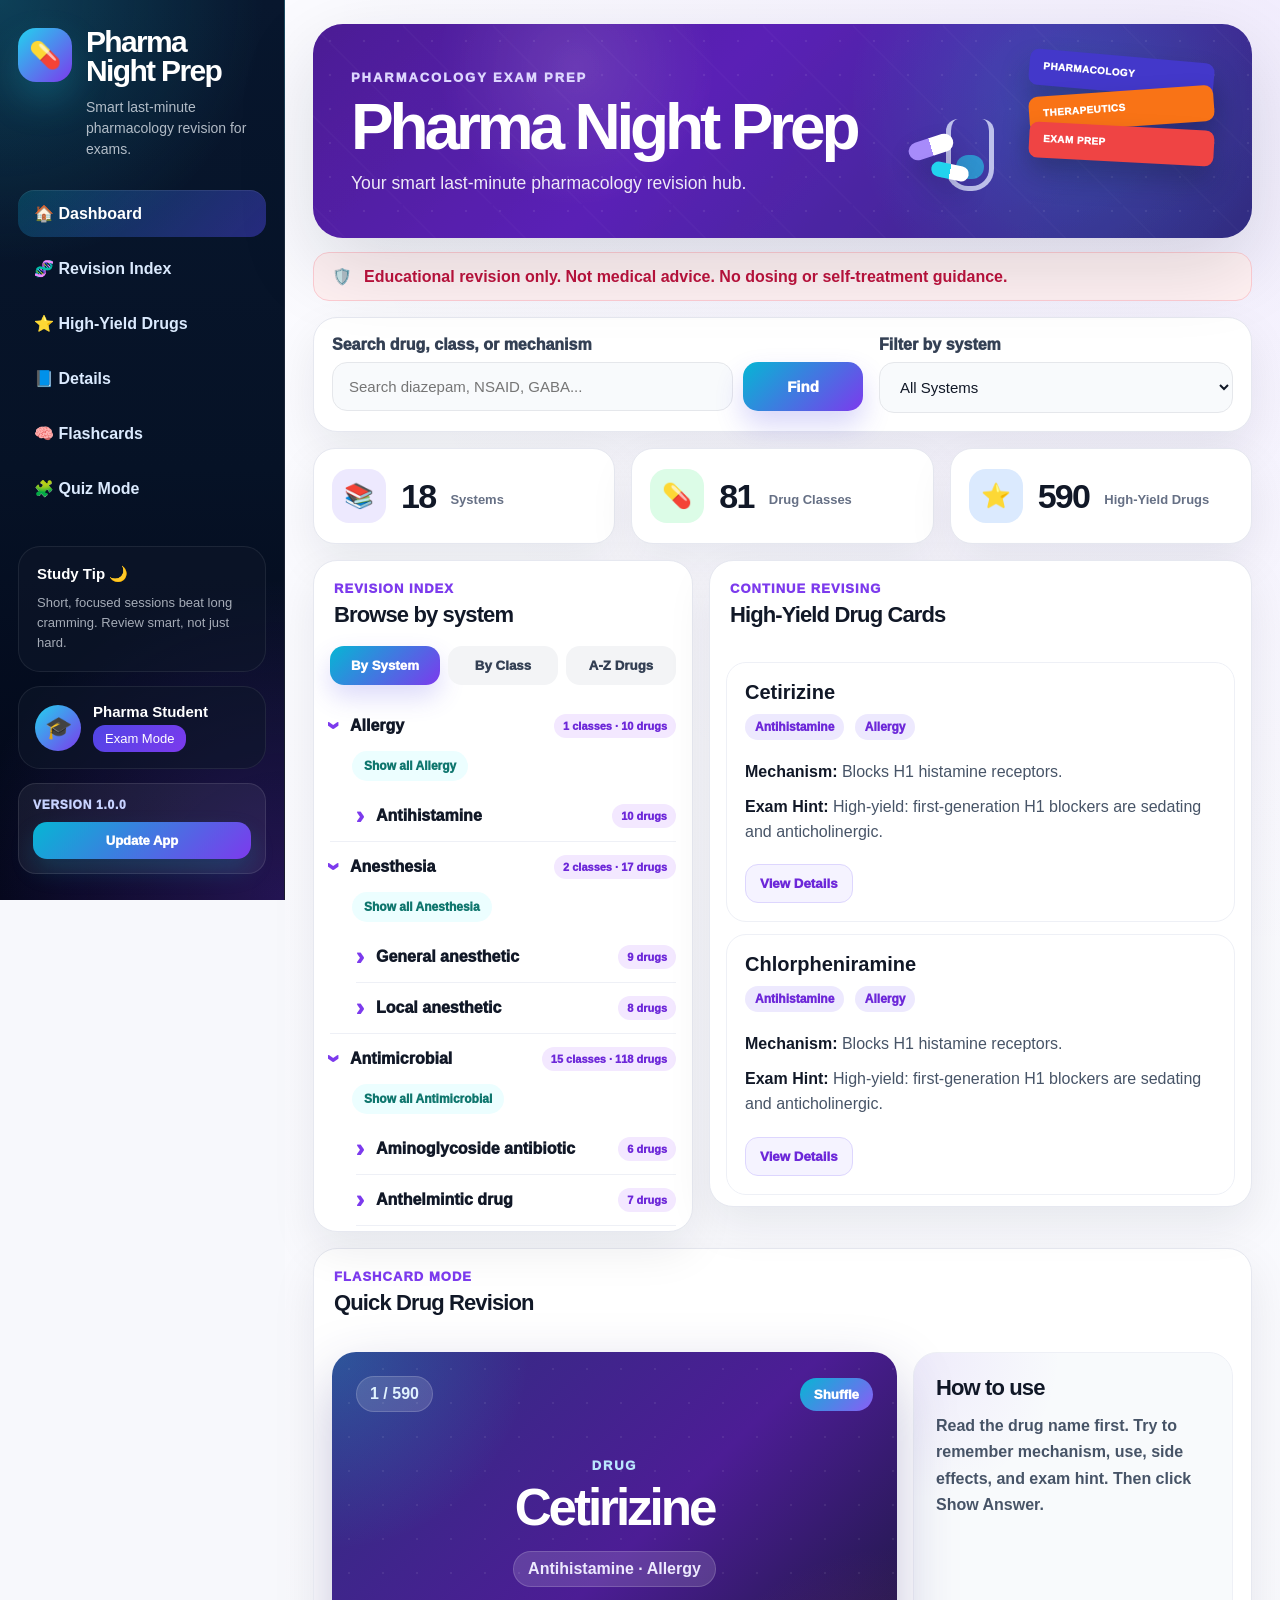
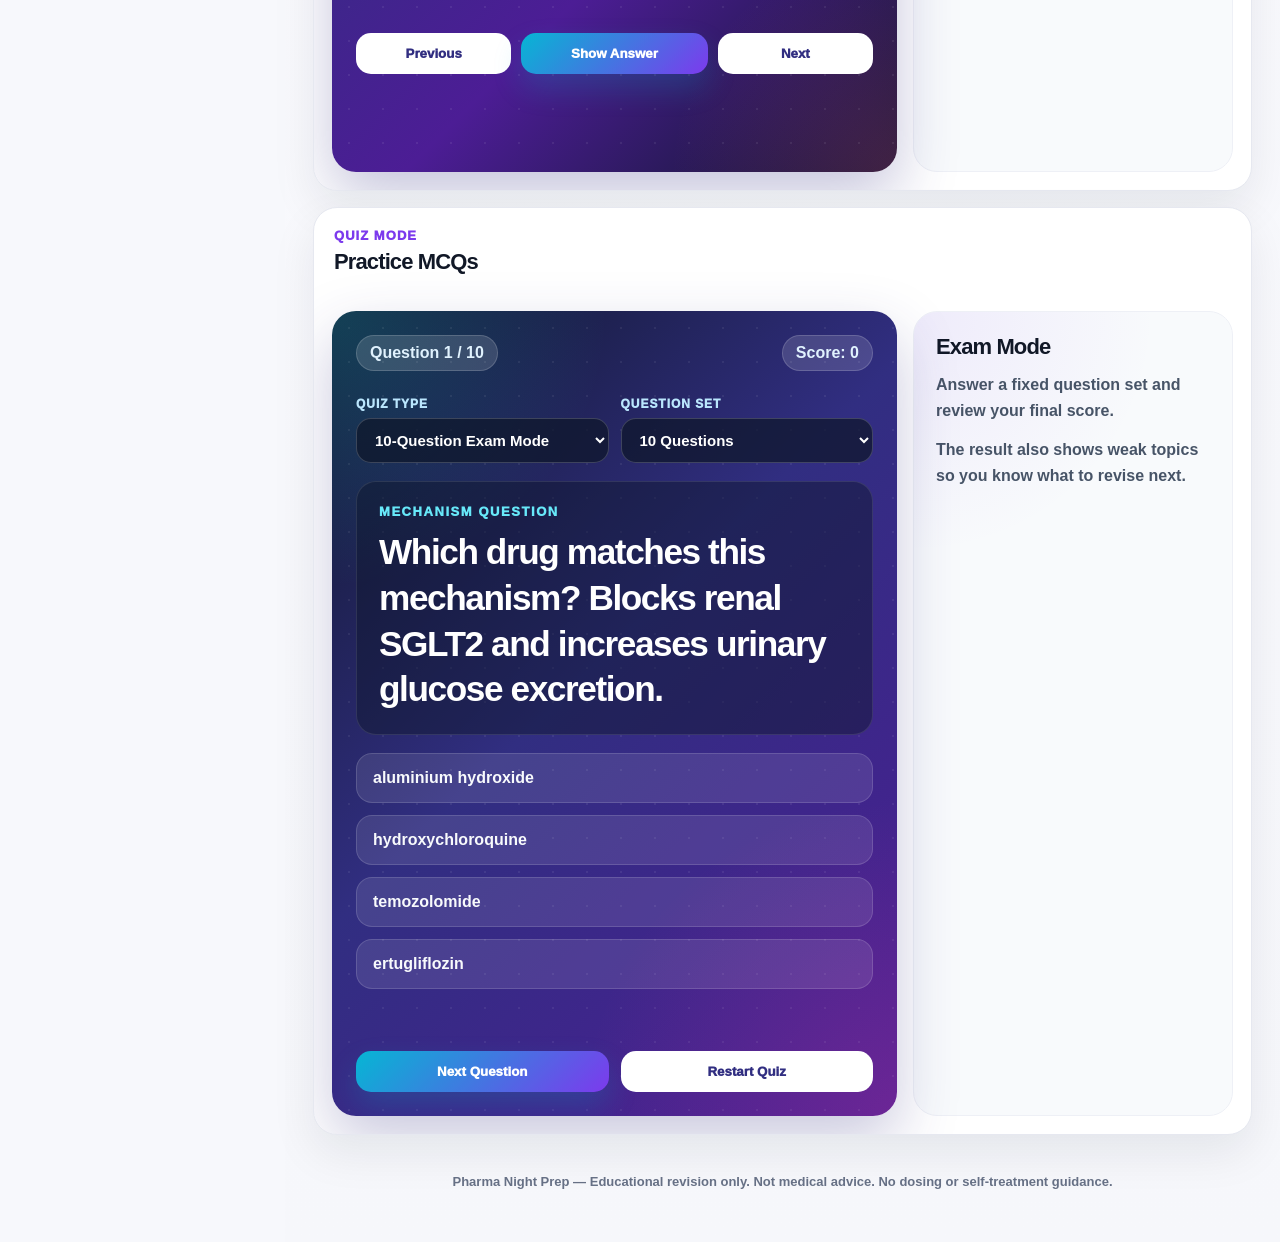
==== commit 54b7cfa6: "Add files via upload" ====
--- a/index.html
+++ b/index.html
@@ -6,7 +6,7 @@
 
   <title>Pharma Night Prep</title>
 
-  <link rel="stylesheet" href="style.css?v=120" />
+  <link rel="stylesheet" href="style.css?v=130" />
   <link rel="manifest" href="manifest.json" />
   <meta name="theme-color" content="#4f46e5" />
 </head>
@@ -47,6 +47,10 @@
           <h3>Pharma Student</h3>
           <p>Exam Mode</p>
         </div>
+      </div>
+            <div class="app-version-box">
+        <span id="appVersionText">Version 1.0.0</span>
+        <button id="updateAppBtn" type="button">Update App</button>
       </div>
     </aside>
 
@@ -310,12 +314,12 @@
 
   </div>
 
-  <script src="script.js?v=120"></script>
+  <script src="script.js?v=130"></script>
 
   <script>
     if ("serviceWorker" in navigator) {
       window.addEventListener("load", function() {
-        navigator.serviceWorker.register("service-worker.js?v=120");
+        navigator.serviceWorker.register("service-worker.js?v=130");
       });
     }
   </script>
--- a/style.css
+++ b/style.css
@@ -1352,4 +1352,45 @@
   .quiz-mode-row {
     grid-template-columns: 1fr;
   }
+}
+
+/* APP VERSION + UPDATE BUTTON */
+
+.app-version-box {
+  margin-top: 14px;
+  padding: 14px;
+  border-radius: 18px;
+  background: rgba(255, 255, 255, 0.06);
+  border: 1px solid rgba(255, 255, 255, 0.10);
+}
+
+.app-version-box span {
+  display: block;
+  margin-bottom: 10px;
+  color: #c7d2fe;
+  font-size: 12px;
+  font-weight: 950;
+  letter-spacing: 0.06em;
+  text-transform: uppercase;
+}
+
+.app-version-box button {
+  width: 100%;
+  border: none;
+  padding: 11px 12px;
+  border-radius: 14px;
+  color: white;
+  background: linear-gradient(135deg, #06b6d4, #7c3aed);
+  font-size: 13px;
+  font-weight: 950;
+  cursor: pointer;
+  box-shadow: 0 12px 25px rgba(6, 182, 212, 0.18);
+}
+
+.app-version-box button:hover {
+  transform: translateY(-1px);
+}
+
+.app-version-box button:active {
+  transform: translateY(0);
 }
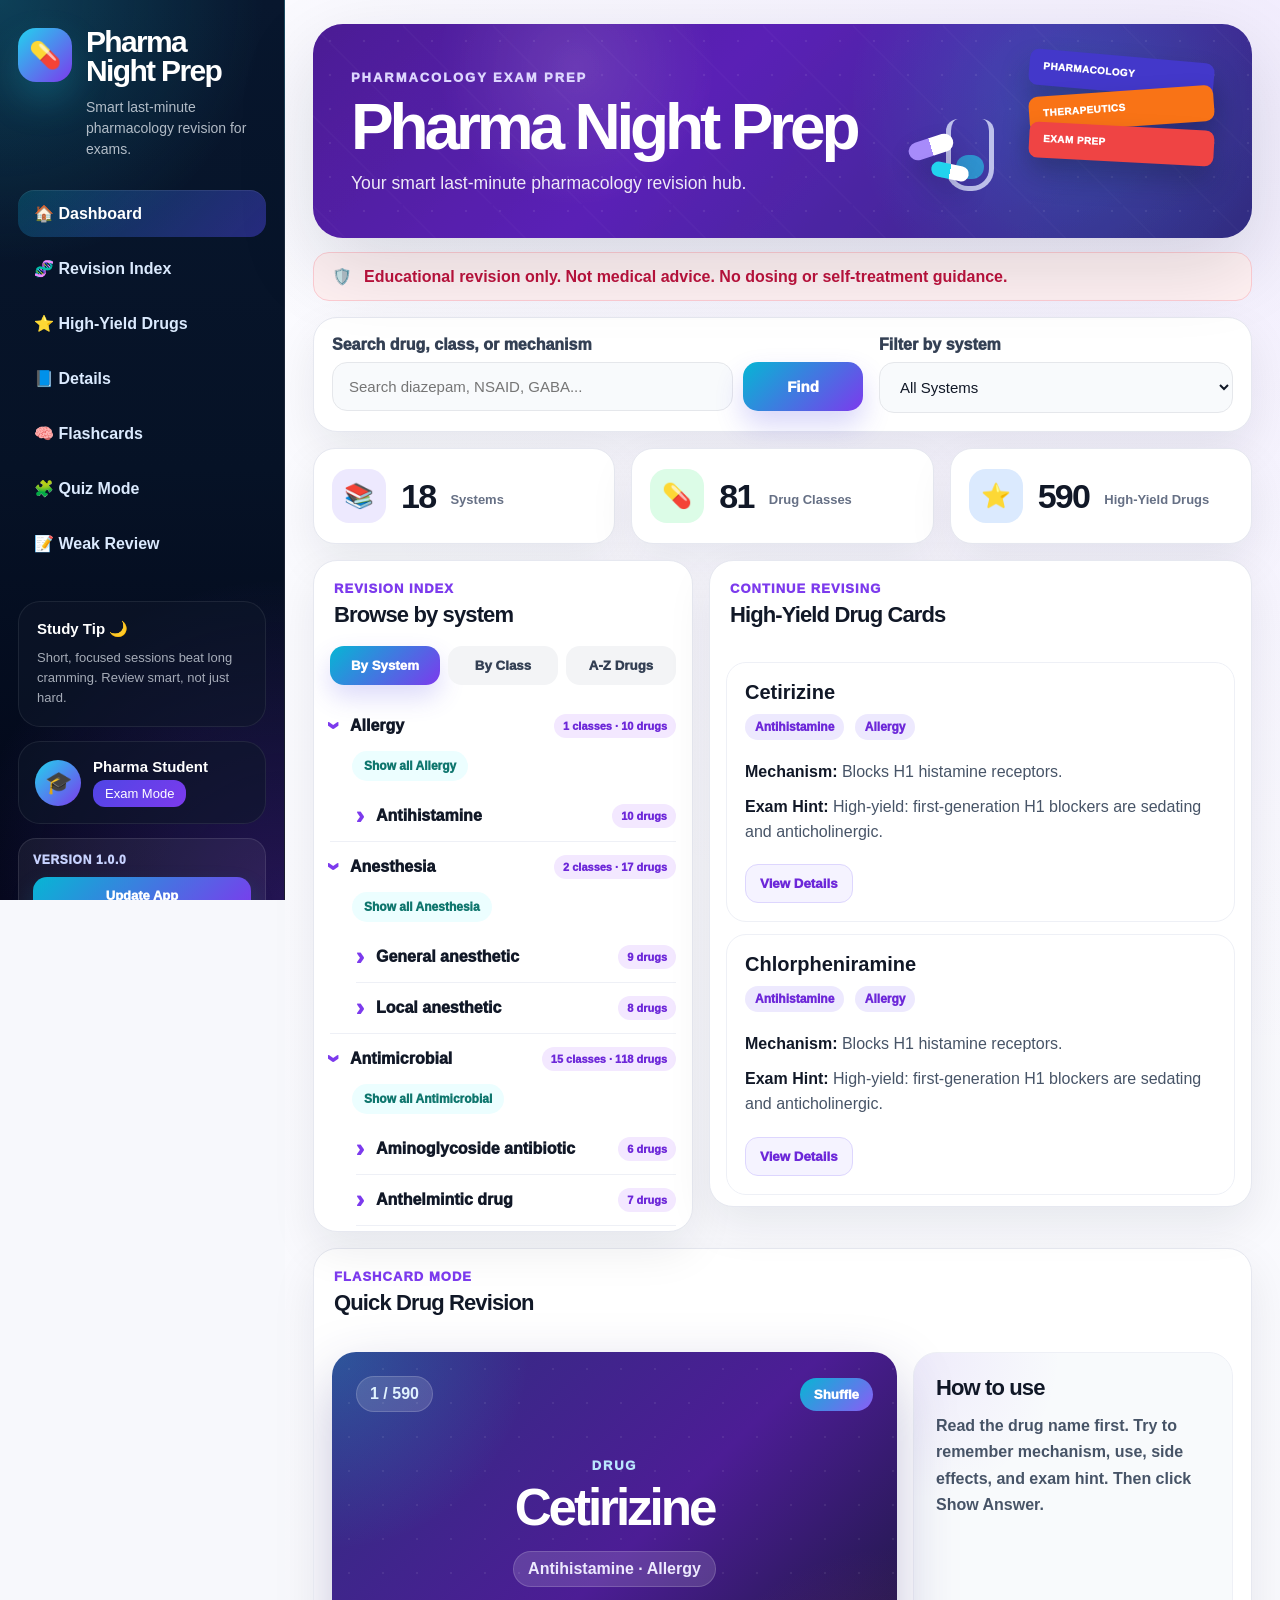
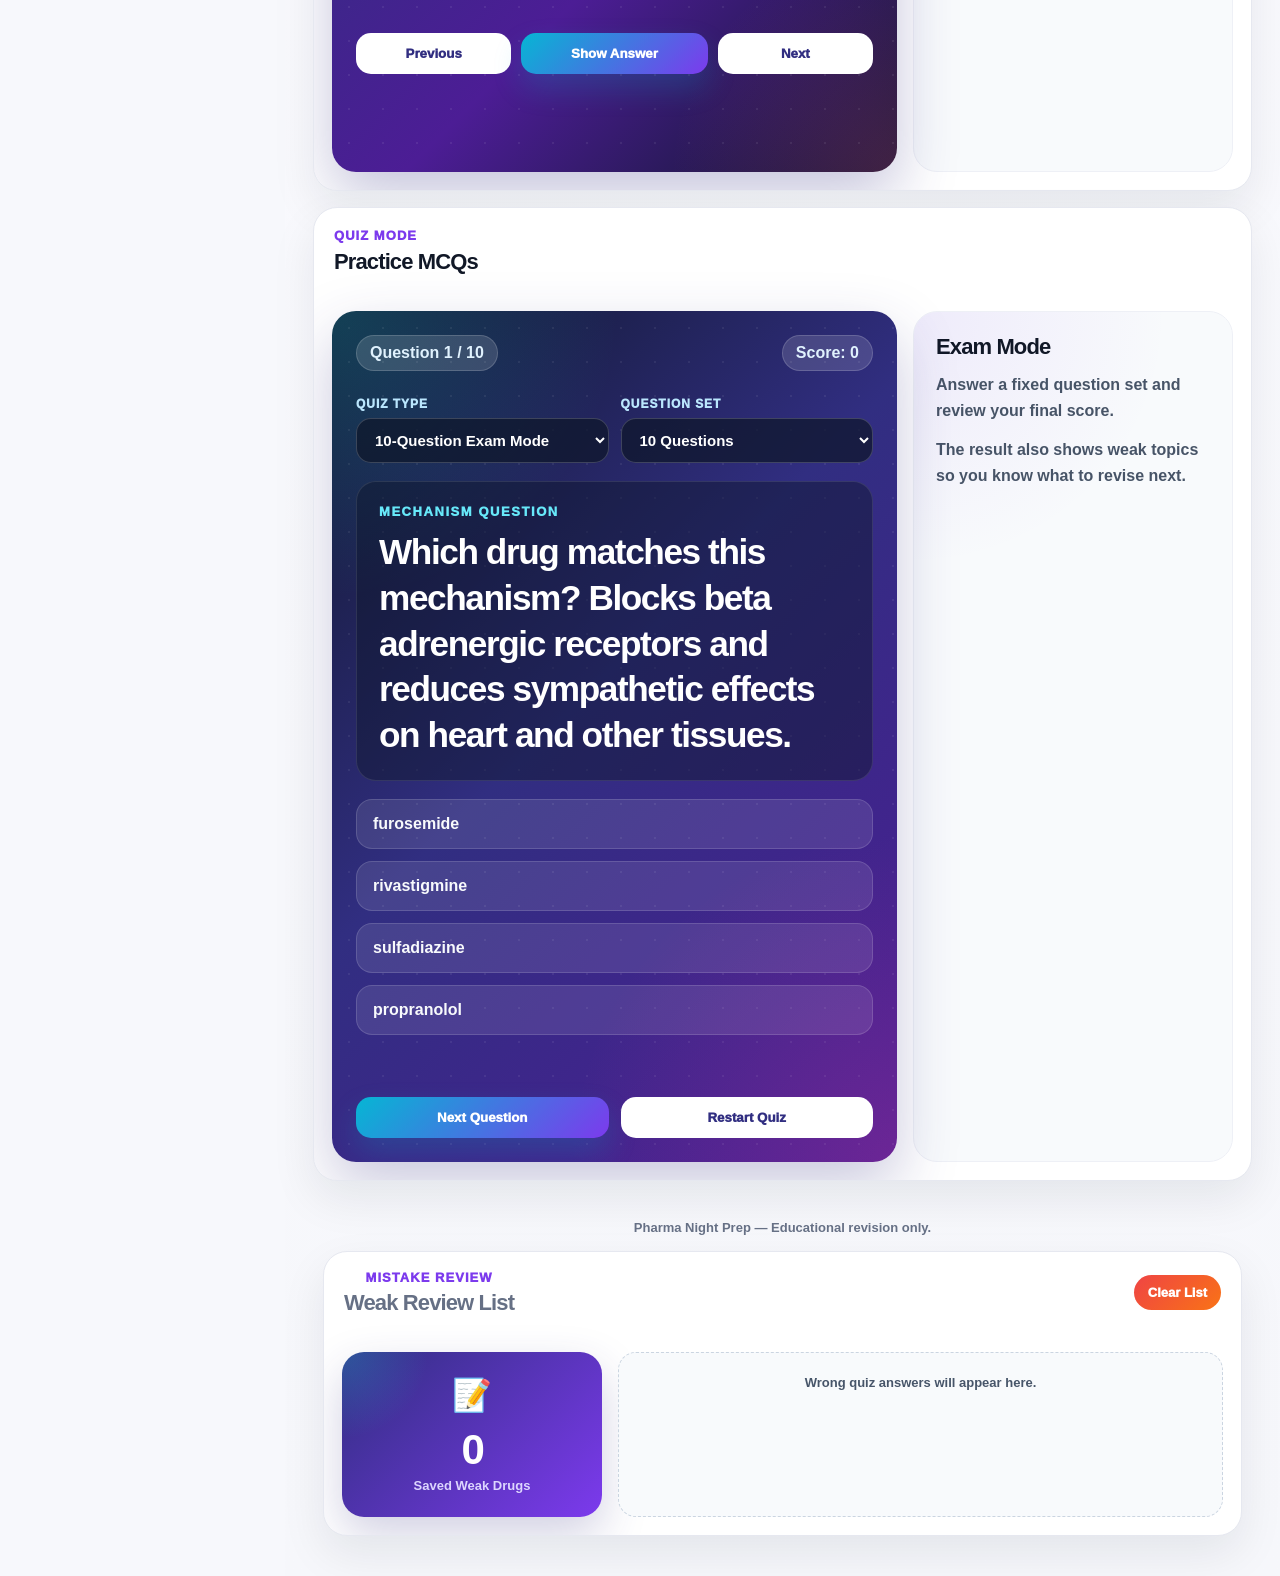
==== commit d1ac4f2f: "Add files via upload" ====
--- a/index.html
+++ b/index.html
@@ -6,7 +6,7 @@
 
   <title>Pharma Night Prep</title>
 
-  <link rel="stylesheet" href="style.css?v=130" />
+  <link rel="stylesheet" href="style.css?v=140" />
   <link rel="manifest" href="manifest.json" />
   <meta name="theme-color" content="#4f46e5" />
 </head>
@@ -32,6 +32,7 @@
         <a href="#drugDetail" class="nav-link">📘 Details</a>
         <a href="#flashcardMode" class="nav-link">🧠 Flashcards</a>
         <a href="#quizMode" class="nav-link">🧩 Quiz Mode</a>
+        <a href="#weakReview" class="nav-link">📝 Weak Review</a>
 
 
       </nav>
@@ -307,19 +308,43 @@
 
 
       <footer>
-        <p>Pharma Night Prep — Educational revision only. Not medical advice. No dosing or self-treatment guidance.</p>
+        <p>Pharma Night Prep — Educational revision only. </p>
+              <!-- WEAK REVIEW -->
+      <section id="weakReview" class="weak-panel">
+        <div class="panel-title">
+          <div>
+            <span>Mistake Review</span>
+            <h2>Weak Review List</h2>
+          </div>
+
+          <button id="clearWeakBtn" type="button" class="clear-weak-btn">Clear List</button>
+        </div>
+
+        <div class="weak-layout">
+          <div class="weak-summary-card">
+            <span>📝</span>
+            <h3 id="weakCount">0</h3>
+            <p>Saved Weak Drugs</p>
+          </div>
+
+          <div id="weakList" class="weak-list">
+            <p class="weak-empty">Wrong quiz answers will appear here.</p>
+          </div>
+        </div>
+      </section>
+
       </footer>
 
     </main>
 
   </div>
 
-  <script src="script.js?v=130"></script>
+  <script src="script.js?v=140"></script>
 
   <script>
     if ("serviceWorker" in navigator) {
       window.addEventListener("load", function() {
-        navigator.serviceWorker.register("service-worker.js?v=130");
+        navigator.serviceWorker.register("service-worker.js?v=140");
       });
     }
   </script>
--- a/style.css
+++ b/style.css
@@ -1393,4 +1393,155 @@
 
 .app-version-box button:active {
   transform: translateY(0);
+}
+
+/* WEAK REVIEW */
+
+.weak-panel {
+  margin-top: 16px;
+  overflow: hidden;
+  border-radius: 24px;
+  background: white;
+  border: 1px solid var(--border);
+  box-shadow: var(--shadow);
+}
+
+.clear-weak-btn {
+  border: none;
+  padding: 10px 14px;
+  border-radius: 999px;
+  color: white;
+  background: linear-gradient(135deg, #ef4444, #f97316);
+  font-size: 13px;
+  font-weight: 950;
+  cursor: pointer;
+}
+
+.clear-weak-btn:hover {
+  transform: translateY(-1px);
+}
+
+.weak-layout {
+  display: grid;
+  grid-template-columns: 260px 1fr;
+  gap: 16px;
+  padding: 18px;
+}
+
+.weak-summary-card {
+  padding: 24px;
+  border-radius: 22px;
+  color: white;
+  background:
+    radial-gradient(circle at top left, rgba(34, 211, 238, 0.24), transparent 28%),
+    linear-gradient(135deg, #312e81, #7c3aed);
+  box-shadow: 0 18px 45px rgba(49, 46, 129, 0.22);
+}
+
+.weak-summary-card span {
+  font-size: 32px;
+}
+
+.weak-summary-card h3 {
+  margin: 12px 0 4px;
+  font-size: 42px;
+  letter-spacing: -0.06em;
+}
+
+.weak-summary-card p {
+  margin: 0;
+  color: #ddd6fe;
+  font-weight: 900;
+}
+
+.weak-list {
+  display: grid;
+  gap: 12px;
+}
+
+.weak-empty {
+  margin: 0;
+  padding: 22px;
+  border-radius: 18px;
+  color: #475569;
+  background: #f8fafc;
+  border: 1px dashed #cbd5e1;
+  font-weight: 800;
+}
+
+.weak-item {
+  display: grid;
+  gap: 10px;
+  padding: 18px;
+  border-radius: 20px;
+  background: #f8fafc;
+  border: 1px solid #eef0f6;
+}
+
+.weak-item-top {
+  display: flex;
+  align-items: flex-start;
+  justify-content: space-between;
+  gap: 12px;
+}
+
+.weak-item h3 {
+  margin: 0;
+  color: #111827;
+  font-size: 22px;
+  letter-spacing: -0.04em;
+}
+
+.weak-item p {
+  margin: 0;
+  color: #475569;
+  font-weight: 750;
+  line-height: 1.5;
+}
+
+.weak-tags {
+  display: flex;
+  flex-wrap: wrap;
+  gap: 8px;
+}
+
+.weak-tags span {
+  display: inline-flex;
+  padding: 6px 10px;
+  border-radius: 999px;
+  color: #4c1d95;
+  background: #ede9fe;
+  font-size: 12px;
+  font-weight: 950;
+}
+
+.weak-actions {
+  display: flex;
+  flex-wrap: wrap;
+  gap: 8px;
+}
+
+.weak-actions button {
+  border: none;
+  padding: 9px 12px;
+  border-radius: 12px;
+  font-size: 12px;
+  font-weight: 950;
+  cursor: pointer;
+}
+
+.weak-view-btn {
+  color: white;
+  background: linear-gradient(135deg, #06b6d4, #7c3aed);
+}
+
+.weak-remove-btn {
+  color: #991b1b;
+  background: #fee2e2;
+}
+
+@media (max-width: 900px) {
+  .weak-layout {
+    grid-template-columns: 1fr;
+  }
 }
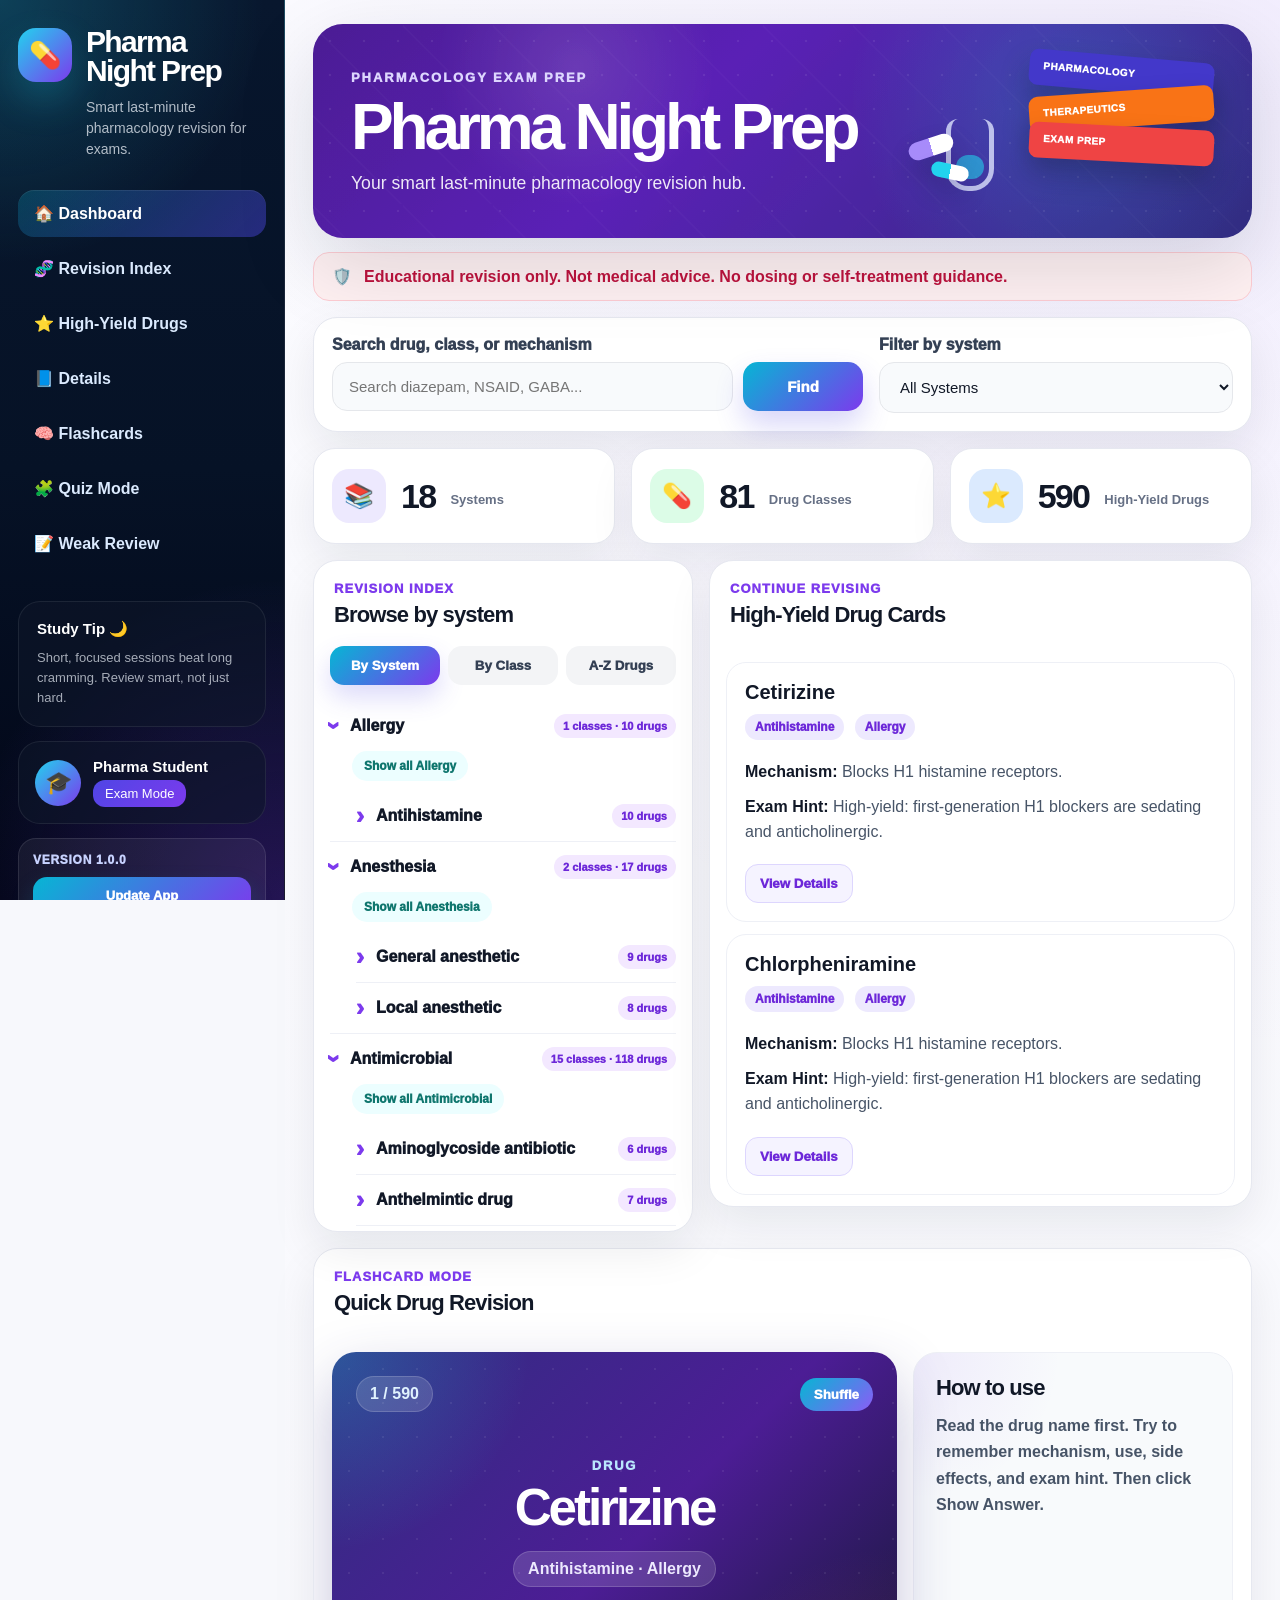
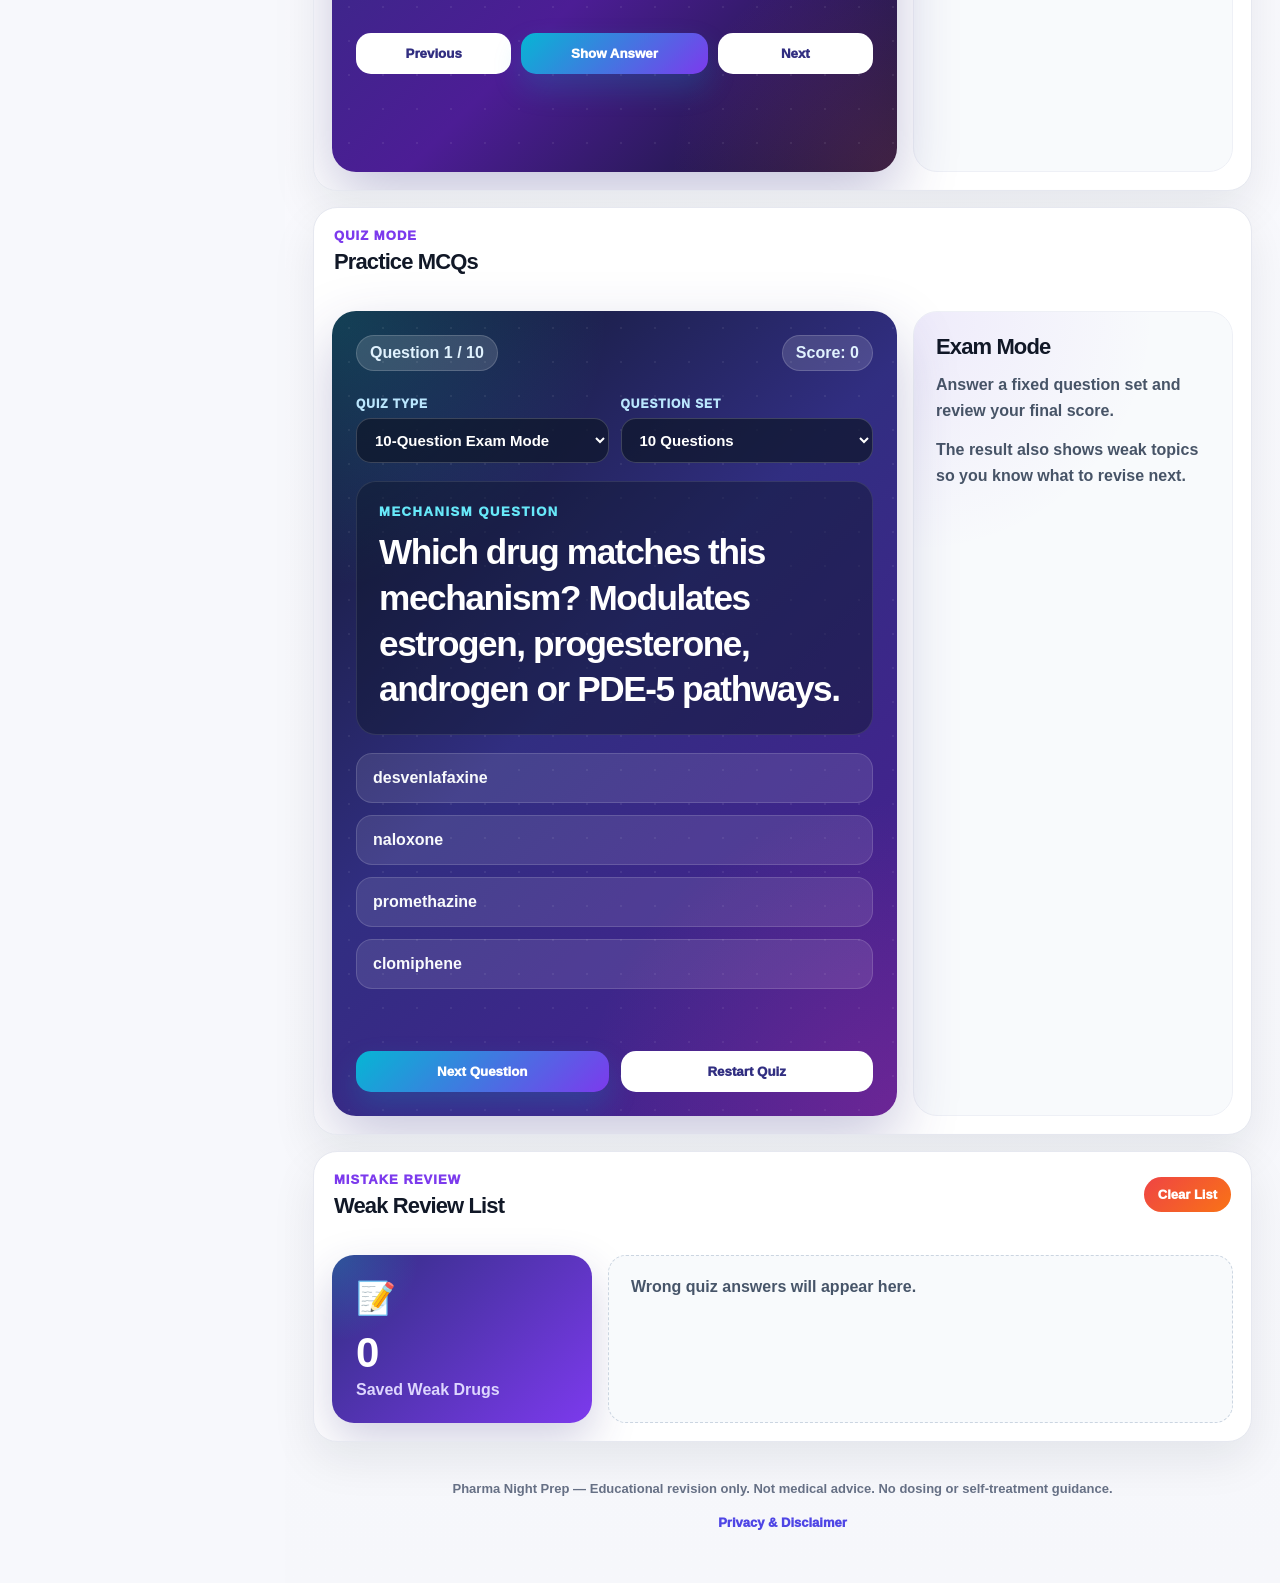
==== commit 185a26d3: "Add files via upload" ====
--- a/index.html
+++ b/index.html
@@ -6,7 +6,7 @@
 
   <title>Pharma Night Prep</title>
 
-  <link rel="stylesheet" href="style.css?v=140" />
+  <link rel="stylesheet" href="style.css?v=150" />
   <link rel="manifest" href="manifest.json" />
   <meta name="theme-color" content="#4f46e5" />
 </head>
@@ -307,9 +307,7 @@
       </section>
 
 
-      <footer>
-        <p>Pharma Night Prep — Educational revision only. </p>
-              <!-- WEAK REVIEW -->
+            <!-- WEAK REVIEW -->
       <section id="weakReview" class="weak-panel">
         <div class="panel-title">
           <div>
@@ -333,18 +331,23 @@
         </div>
       </section>
 
+      <footer>
+        <p>Pharma Night Prep — Educational revision only. Not medical advice. No dosing or self-treatment guidance.</p>
+        <p>
+          <a href="privacy.html">Privacy & Disclaimer</a>
+        </p>
       </footer>
 
     </main>
 
   </div>
 
-  <script src="script.js?v=140"></script>
+  <script src="script.js?v=150"></script>
 
   <script>
     if ("serviceWorker" in navigator) {
       window.addEventListener("load", function() {
-        navigator.serviceWorker.register("service-worker.js?v=140");
+        navigator.serviceWorker.register("service-worker.js?v=150");
       });
     }
   </script>
--- a/style.css
+++ b/style.css
@@ -1544,4 +1544,21 @@
   .weak-layout {
     grid-template-columns: 1fr;
   }
+}
+
+
+
+/* FOOTER PRIVACY LINK */
+
+footer a {
+  display: inline-flex;
+  margin-top: 6px;
+  color: #4f46e5;
+  font-weight: 950;
+  text-decoration: none;
+}
+
+footer a:hover {
+  color: #7c3aed;
+  text-decoration: underline;
 }
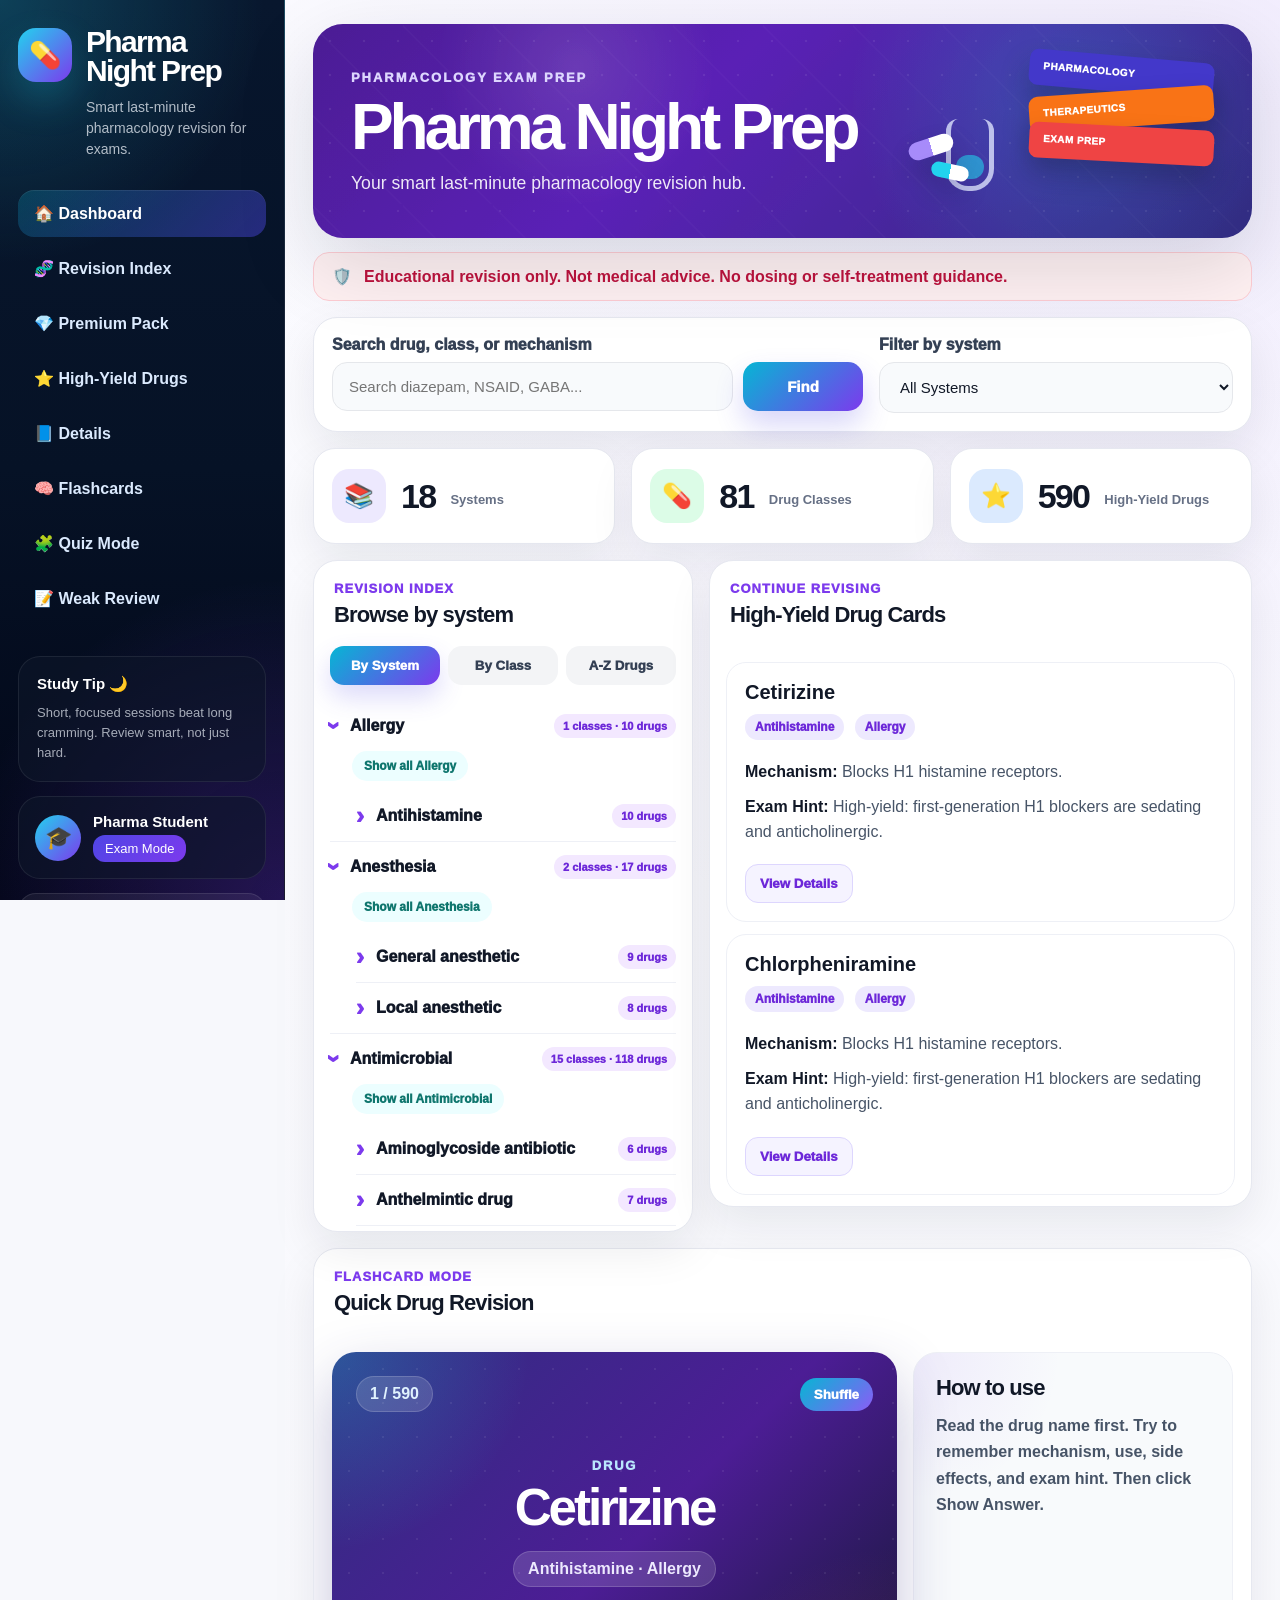
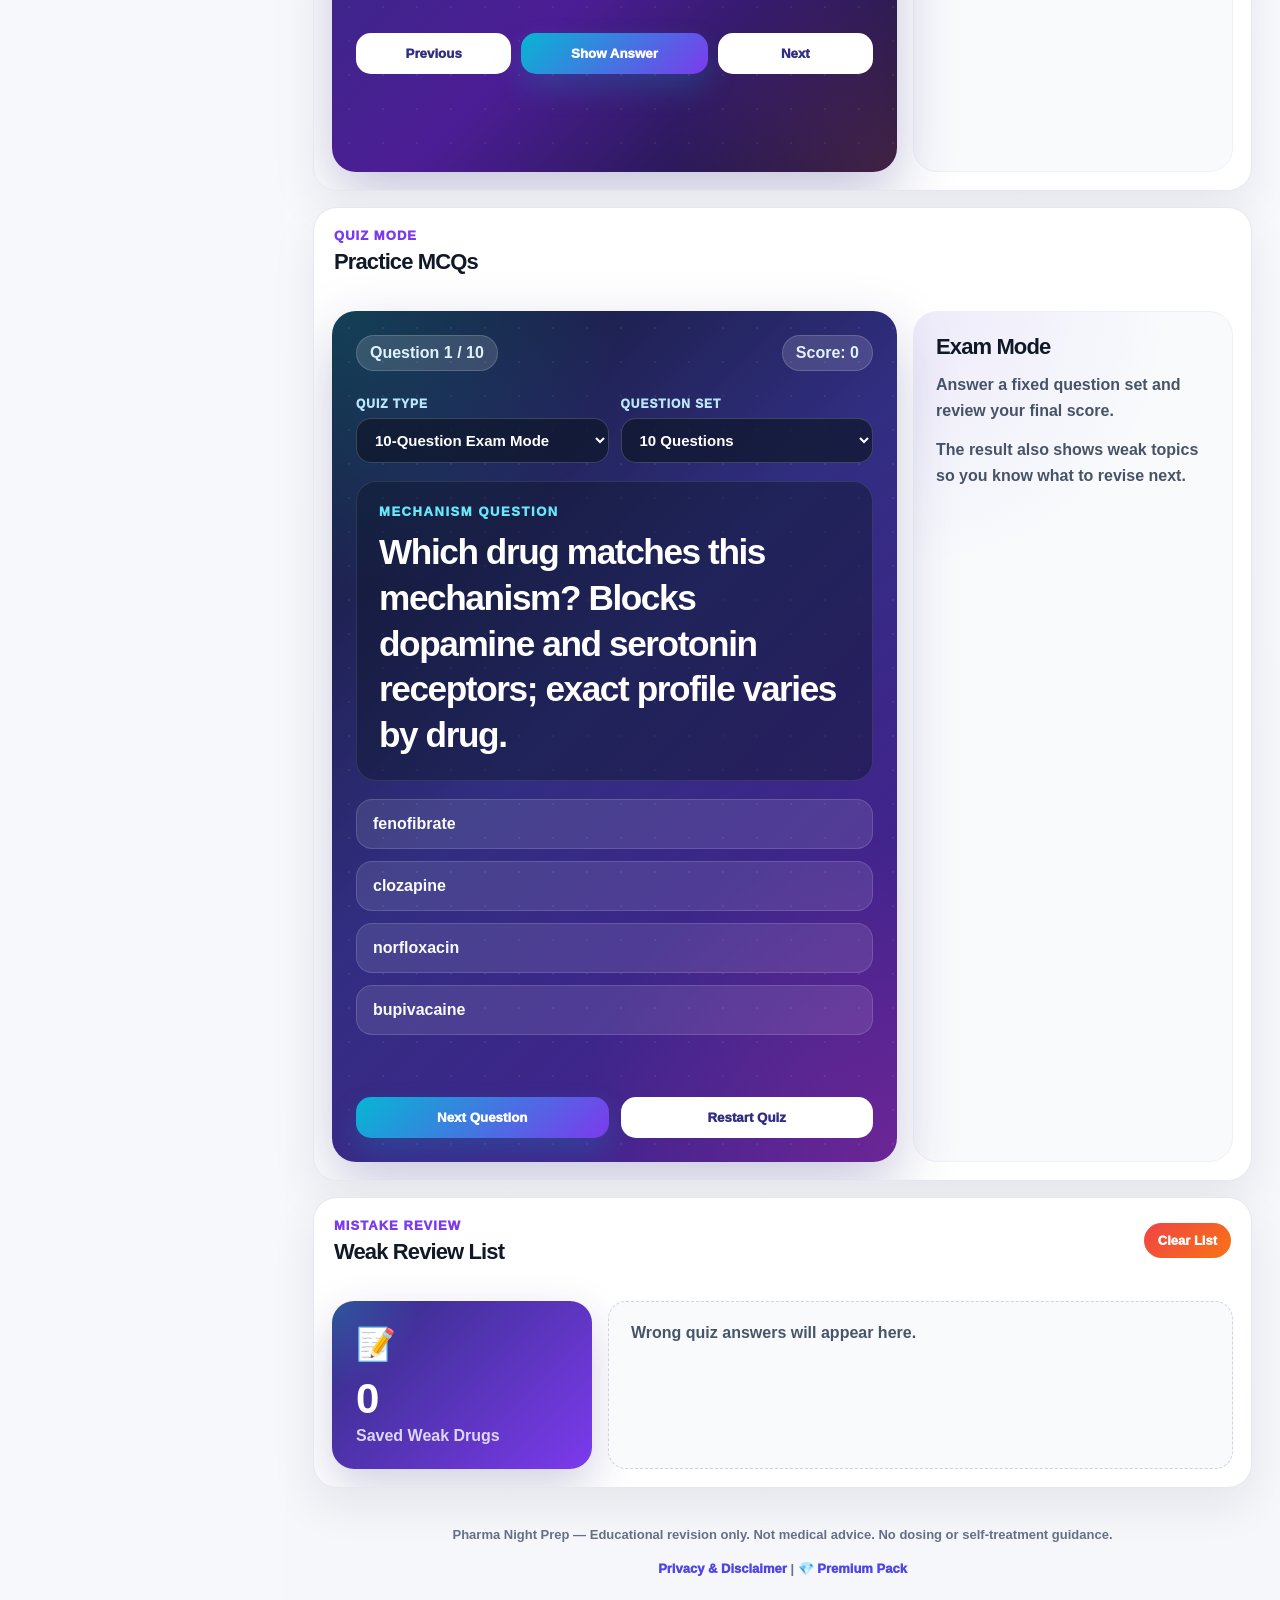
==== commit f3798c0f: "Add files via upload" ====
--- a/index.html
+++ b/index.html
@@ -6,7 +6,7 @@
 
   <title>Pharma Night Prep</title>
 
-  <link rel="stylesheet" href="style.css?v=150" />
+  <link rel="stylesheet" href="style.css?v=160" />
   <link rel="manifest" href="manifest.json" />
   <meta name="theme-color" content="#4f46e5" />
 </head>
@@ -28,6 +28,7 @@
       <nav class="sidebar-nav">
         <a href="#top" class="nav-link active">🏠 Dashboard</a>
         <a href="#revisionIndex" class="nav-link">🧬 Revision Index</a>
+        <a href="premium.html" class="nav-link">💎 Premium Pack</a>
         <a href="#drugCards" class="nav-link">⭐ High-Yield Drugs</a>
         <a href="#drugDetail" class="nav-link">📘 Details</a>
         <a href="#flashcardMode" class="nav-link">🧠 Flashcards</a>
@@ -332,22 +333,28 @@
       </section>
 
       <footer>
-        <p>Pharma Night Prep — Educational revision only. Not medical advice. No dosing or self-treatment guidance.</p>
-        <p>
-          <a href="privacy.html">Privacy & Disclaimer</a>
-        </p>
-      </footer>
+  <p>
+    Pharma Night Prep — Educational revision only.
+    Not medical advice. No dosing or self-treatment guidance.
+  </p>
+
+  <p>
+    <a href="privacy.html">Privacy & Disclaimer</a>
+    |
+    <a href="premium.html">💎 Premium Pack</a>
+  </p>
+</footer>
 
     </main>
 
   </div>
 
-  <script src="script.js?v=150"></script>
+  <script src="script.js?v=160"></script>
 
   <script>
     if ("serviceWorker" in navigator) {
       window.addEventListener("load", function() {
-        navigator.serviceWorker.register("service-worker.js?v=150");
+        navigator.serviceWorker.register("service-worker.js?v=160");
       });
     }
   </script>
